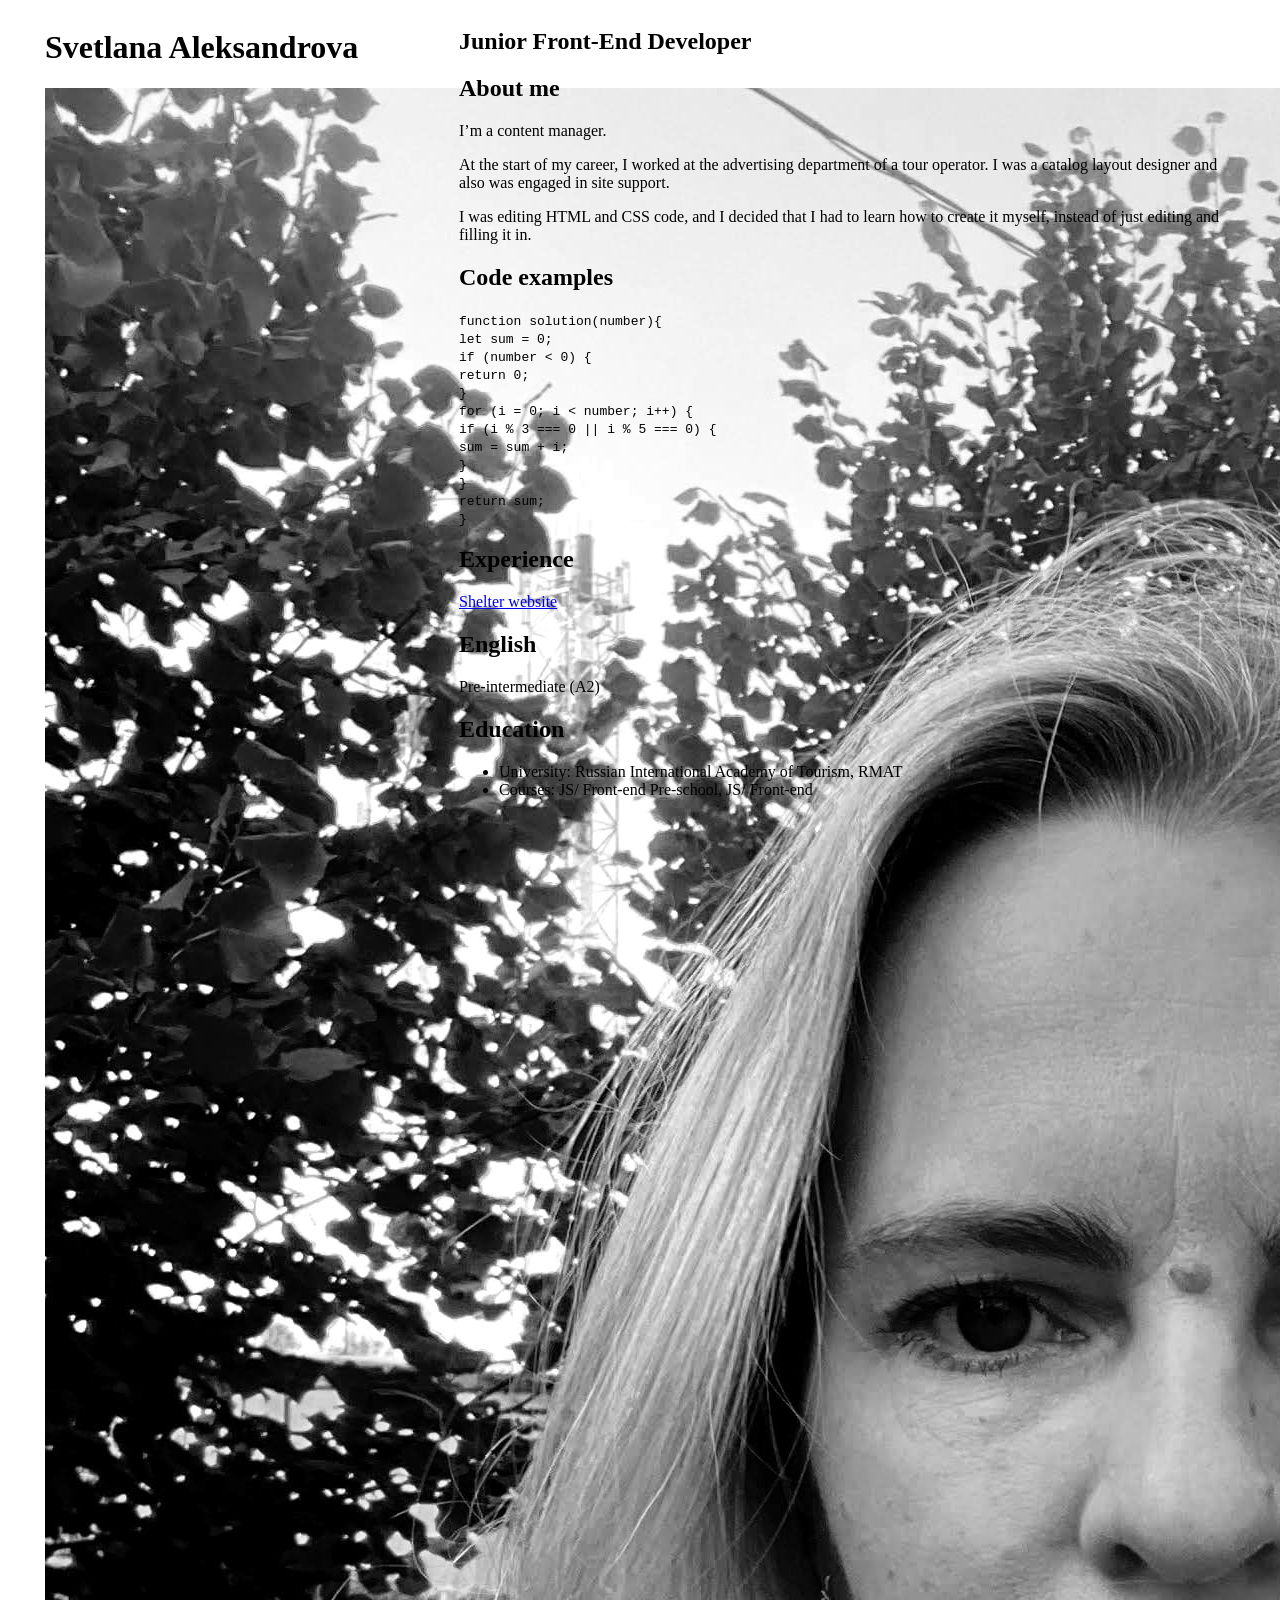
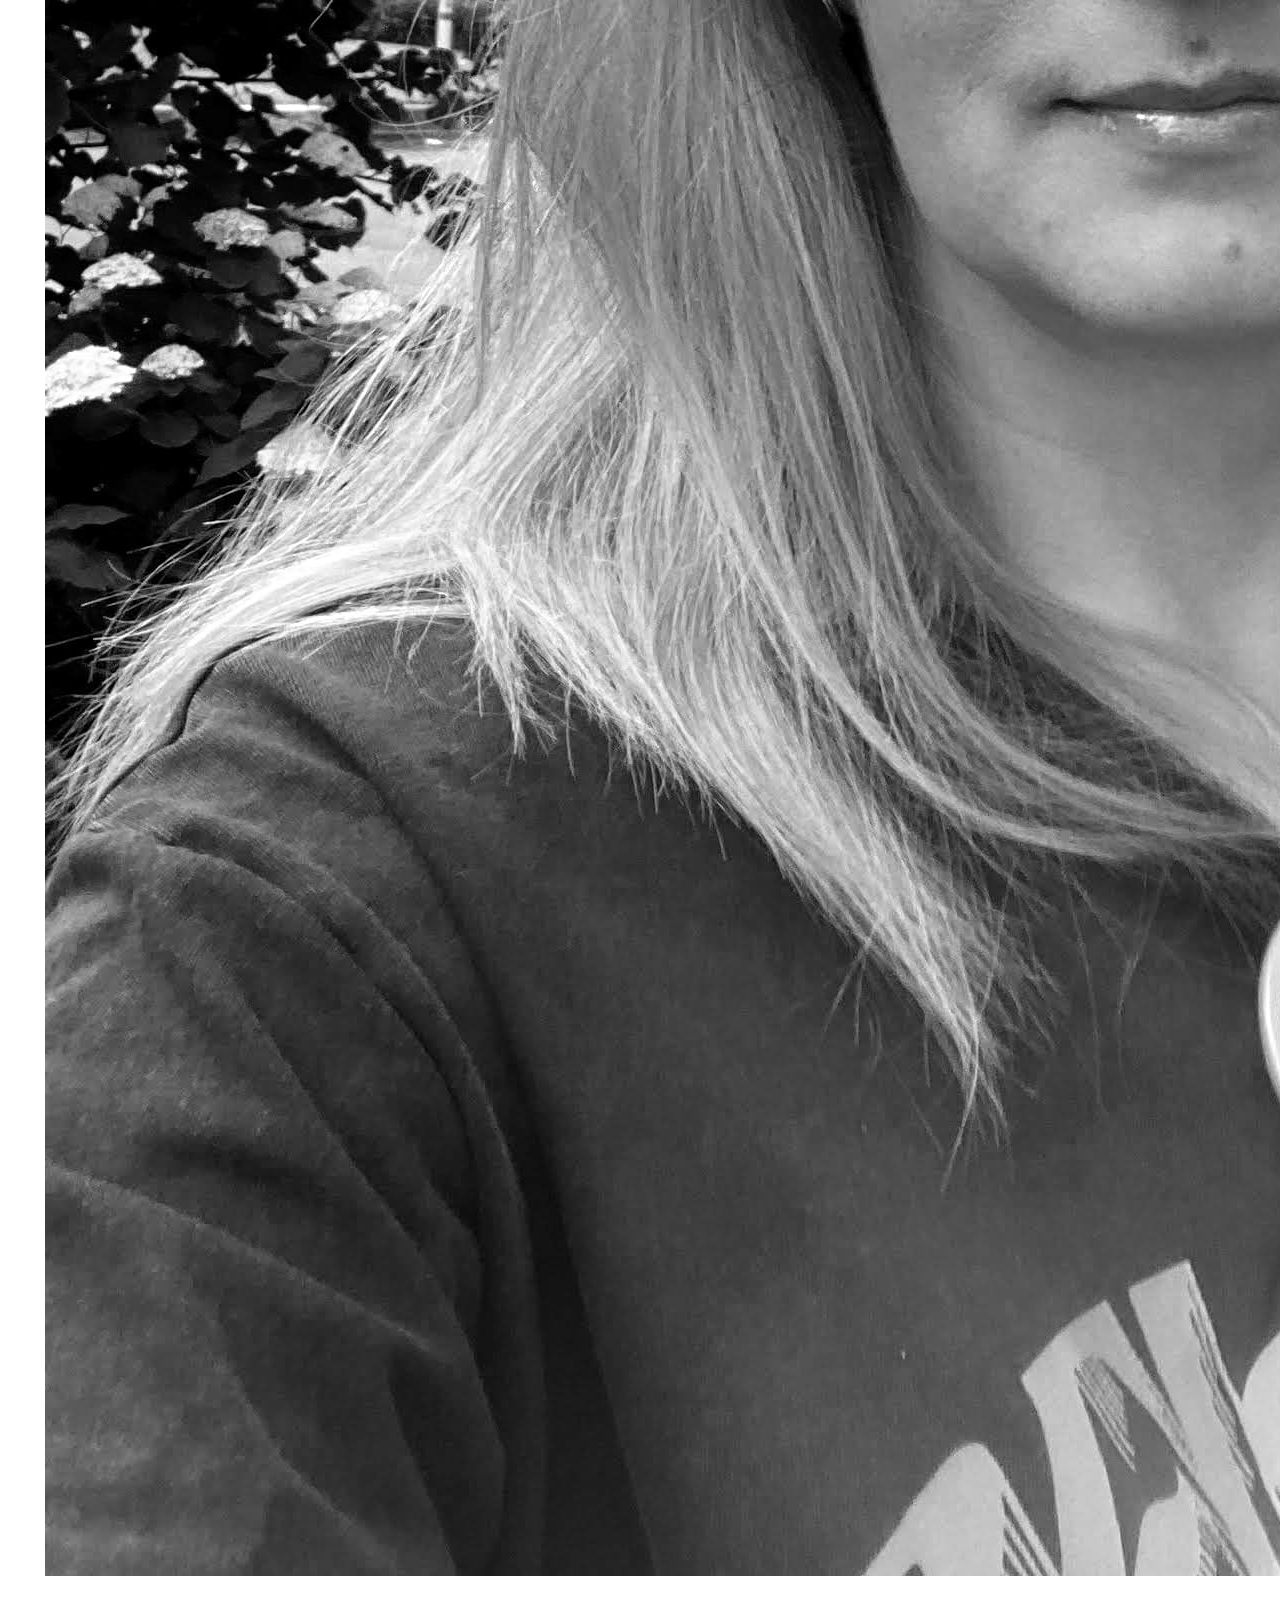
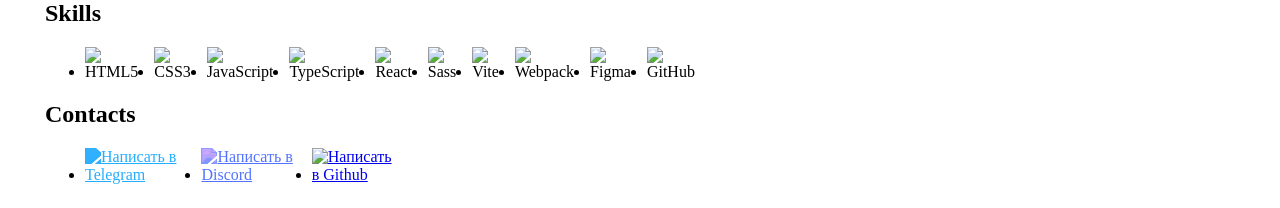
==== 2026/index.html @ f256dff1 "feat: add right column" ====
<!DOCTYPE html>
<html lang="en">

<head>
  <meta charset="UTF-8">
  <meta name="viewport" content="width=device-width, initial-scale=1.0">
  <link rel="stylesheet" href="./style.css">
  <link rel="preconnect" href="https://fonts.googleapis.com">
  <link rel="preconnect" href="https://fonts.gstatic.com" crossorigin>
  <link
    href="https://fonts.googleapis.com/css2?family=Carme&family=Mohave:ital,wght@0,300..700;1,300..700&family=Raleway:ital,wght@0,100..900;1,100..900&display=swap"
    rel="stylesheet">
  <title>CV Svetlana Aleksandrova</title>
</head>

<body>
  <main>
    <div class="cv-container">
      <div class="left-column">
        <h1><span class="title-name">Svetlana</span> <span class="title-lastname">Aleksandrova</span></h1>
        <img class="main-img" src="./assets/photo_svetlana-aleksandrova.jpg" alt="Svetlana Aleksandrova">
        <div class="skills">
          <h2>Skills</h2>
          <ul class="skills-icons">
            <li><img
                src="https://camo.githubusercontent.com/a0e6f1acd92594e8996fce3ce0b5b583e5a836feeca564a66a42f888837d3d8c/68747470733a2f2f696d672e736869656c64732e696f2f62616467652f48544d4c352d4533344632363f6c6f676f3d68746d6c35266c6f676f436f6c6f723d7768697465"
                alt="HTML5"
                data-canonical-src="https://img.shields.io/badge/HTML5-E34F26?logo=html5&amp;logoColor=white"></li>
            <li><img
                src="https://camo.githubusercontent.com/2db98a73d71c937410177d6eec77ce6a3a251e82a40c92d9c100427a8e7f7167/68747470733a2f2f696d672e736869656c64732e696f2f62616467652f435353332d3135373242363f6c6f676f3d63737333266c6f676f436f6c6f723d7768697465"
                alt="CSS3" data-canonical-src="https://img.shields.io/badge/CSS3-1572B6?logo=css3&amp;logoColor=white">
            </li>
            <li><img
                src="https://camo.githubusercontent.com/ca688c6572c8847fa631bf9d3b947d11e6099599ccdbd07359aeaf076f6afd40/68747470733a2f2f696d672e736869656c64732e696f2f62616467652f4a6176615363726970742d4637444631453f6c6f676f3d6a617661736372697074266c6f676f436f6c6f723d626c61636b"
                alt="JavaScript"
                data-canonical-src="https://img.shields.io/badge/JavaScript-F7DF1E?logo=javascript&amp;logoColor=black">
            </li>
            <li><img
                src="https://camo.githubusercontent.com/d2b19c56bf530067483d8d2756fac7800e0aef54ef4360460d778c23ccc3db2b/68747470733a2f2f696d672e736869656c64732e696f2f62616467652f547970655363726970742d3331373843363f6c6f676f3d74797065736372697074266c6f676f436f6c6f723d7768697465"
                alt="TypeScript"
                data-canonical-src="https://img.shields.io/badge/TypeScript-3178C6?logo=typescript&amp;logoColor=white">
            </li>
            <li><img
                src="https://camo.githubusercontent.com/821cd0779a3a6a2bc06648f3aa0e86a0abc72c98b7506dd120fa4b96f7d48f69/68747470733a2f2f696d672e736869656c64732e696f2f62616467652f52656163742d3631444146423f6c6f676f3d7265616374266c6f676f436f6c6f723d626c61636b"
                alt="React"
                data-canonical-src="https://img.shields.io/badge/React-61DAFB?logo=react&amp;logoColor=black"></li>
            <li><img
                src="https://camo.githubusercontent.com/0c576868cd595dc6d816066a0b13a22bec39e3d989cdd41b45bfa1b77cc73d7f/68747470733a2f2f696d672e736869656c64732e696f2f62616467652f536173732d4343363639393f6c6f676f3d73617373266c6f676f436f6c6f723d7768697465"
                alt="Sass" data-canonical-src="https://img.shields.io/badge/Sass-CC6699?logo=sass&amp;logoColor=white">
            </li>
            <li><img
                src="https://camo.githubusercontent.com/4202ce31af4a7c544d8fcf0c320e4f20d7fab5dbd6c456ed869b305b2f25939f/68747470733a2f2f696d672e736869656c64732e696f2f62616467652f566974652d3634364346463f6c6f676f3d76697465266c6f676f436f6c6f723d7768697465"
                alt="Vite" data-canonical-src="https://img.shields.io/badge/Vite-646CFF?logo=vite&amp;logoColor=white">
            </li>
            <li><img
                src="https://camo.githubusercontent.com/4464b213a8abb7ba19e188072616d86692a4cce36092ef3a940ff56640874587/68747470733a2f2f696d672e736869656c64732e696f2f62616467652f5765627061636b2d3844443646393f6c6f676f3d7765627061636b266c6f676f436f6c6f723d626c61636b"
                alt="Webpack"
                data-canonical-src="https://img.shields.io/badge/Webpack-8DD6F9?logo=webpack&amp;logoColor=black"></li>
            <li><img
                src="https://camo.githubusercontent.com/65121326b068994a9f1d3bf211277e51e36e1c5edd7fa346e4295b236c5ec920/68747470733a2f2f696d672e736869656c64732e696f2f62616467652f4669676d612d4632344531453f6c6f676f3d6669676d61266c6f676f436f6c6f723d7768697465"
                alt="Figma"
                data-canonical-src="https://img.shields.io/badge/Figma-F24E1E?logo=figma&amp;logoColor=white"></li>
            <li><img
                src="https://camo.githubusercontent.com/cee0d43a17af97546c96092b67aab45e92c11a3f36c9ad3c5486280d2fffb9d5/68747470733a2f2f696d672e736869656c64732e696f2f62616467652f4769744875622d3138313731373f6c6f676f3d676974687562266c6f676f436f6c6f723d7768697465"
                alt="GitHub"
                data-canonical-src="https://img.shields.io/badge/GitHub-181717?logo=github&amp;logoColor=white"></li>
          </ul>
        </div>
        <div class="contacts">
          <h2>Contacts</h2>
          <ul class="skills-icons">
            <li><a href="https://t.me/SerpentSecret" target="_blank">
                <img class="icon-telegram" src="https://cdn.jsdelivr.net/npm/simple-icons@v9/icons/telegram.svg"
                  width="32" alt="Написать в Telegram">
              </a></li>
            <li><a href="https://discord.com/users/1187796616372027422" target="_blank">
                <img class="icon-discord" src="https://cdn.jsdelivr.net/npm/simple-icons@v9/icons/discord.svg"
                  width="32" alt="Написать в Discord">
              </a></li>
            <li><a href="https://github.com/serpentsveta" target="_blank">
                <img src="https://cdn.jsdelivr.net/npm/simple-icons@v9/icons/github.svg" width="32"
                  alt="Написать в Github">
              </a></li>
          </ul>
        </div>
      </div>
      <div class="right-column">
        <h2>Junior Front-End Developer</h2>
        <div class="about">
          <h2>About me</h2>
          <p>I’m a content manager.</p>
          <p>At the start of my career, I worked at the advertising department of a tour operator. I was a catalog
            layout designer
            and also was engaged in site support.</p>
          <p>I was editing HTML and CSS code, and I decided that I had to learn how to create it myself, instead of just
            editing and
            filling it in.</p>
        </div>
        <div class="code">
          <h2>Code examples</h2>
          <code>
          function solution(number){ <br>
            let sum = 0; <br>
            if (number &lt; 0) {<br>
              return 0;<br>
            }<br>
            for (i = 0; i &lt; number; i++) {<br>
              if (i % 3 === 0 || i % 5 === 0) {<br>
                sum = sum + i;<br>
              }<br>
            }<br>
            return sum;<br>
          }
                                  </code>
        </div>
                <div class="experience">
                  <h2>Experience</h2>
                  <a href="https://rolling-scopes-school.github.io/serpentsveta-JSFEPRESCHOOL2024Q2/shelter/" target="_blank">Shelter website</a>
                </div>
                <div class="english">
                  <h2>English</h2>
                  <p>Pre-intermediate (А2)</p>
                </div>
                <div class="education">
                  <h2>Education</h2>
                  <ul>
                    <li>University: Russian International Academy of Tourism, RMAT</li>
                    <li>Courses: JS/ Front-end Pre-school, JS/ Front-end</li>
                  </ul>
                </div>
      </div>
    </div>
  </main>
</body>

</html>
---- 2026/style.css ----
.cv-container {
  max-width: 1190px;
  margin: 0 auto;
  display: flex;
  gap: 57px;
}

.left-column {
  width: 30%;
}

.right-column {
  width: 70%;
}

.skills-icons {
  display: flex;
  gap: 16px;
  align-items: center;
}

.icon-telegram {
  filter: invert(48%) sepia(93%) saturate(747%) hue-rotate(175deg);
}

.icon-discord {
  filter: invert(32%) sepia(98%) saturate(747%) hue-rotate(202deg);
}
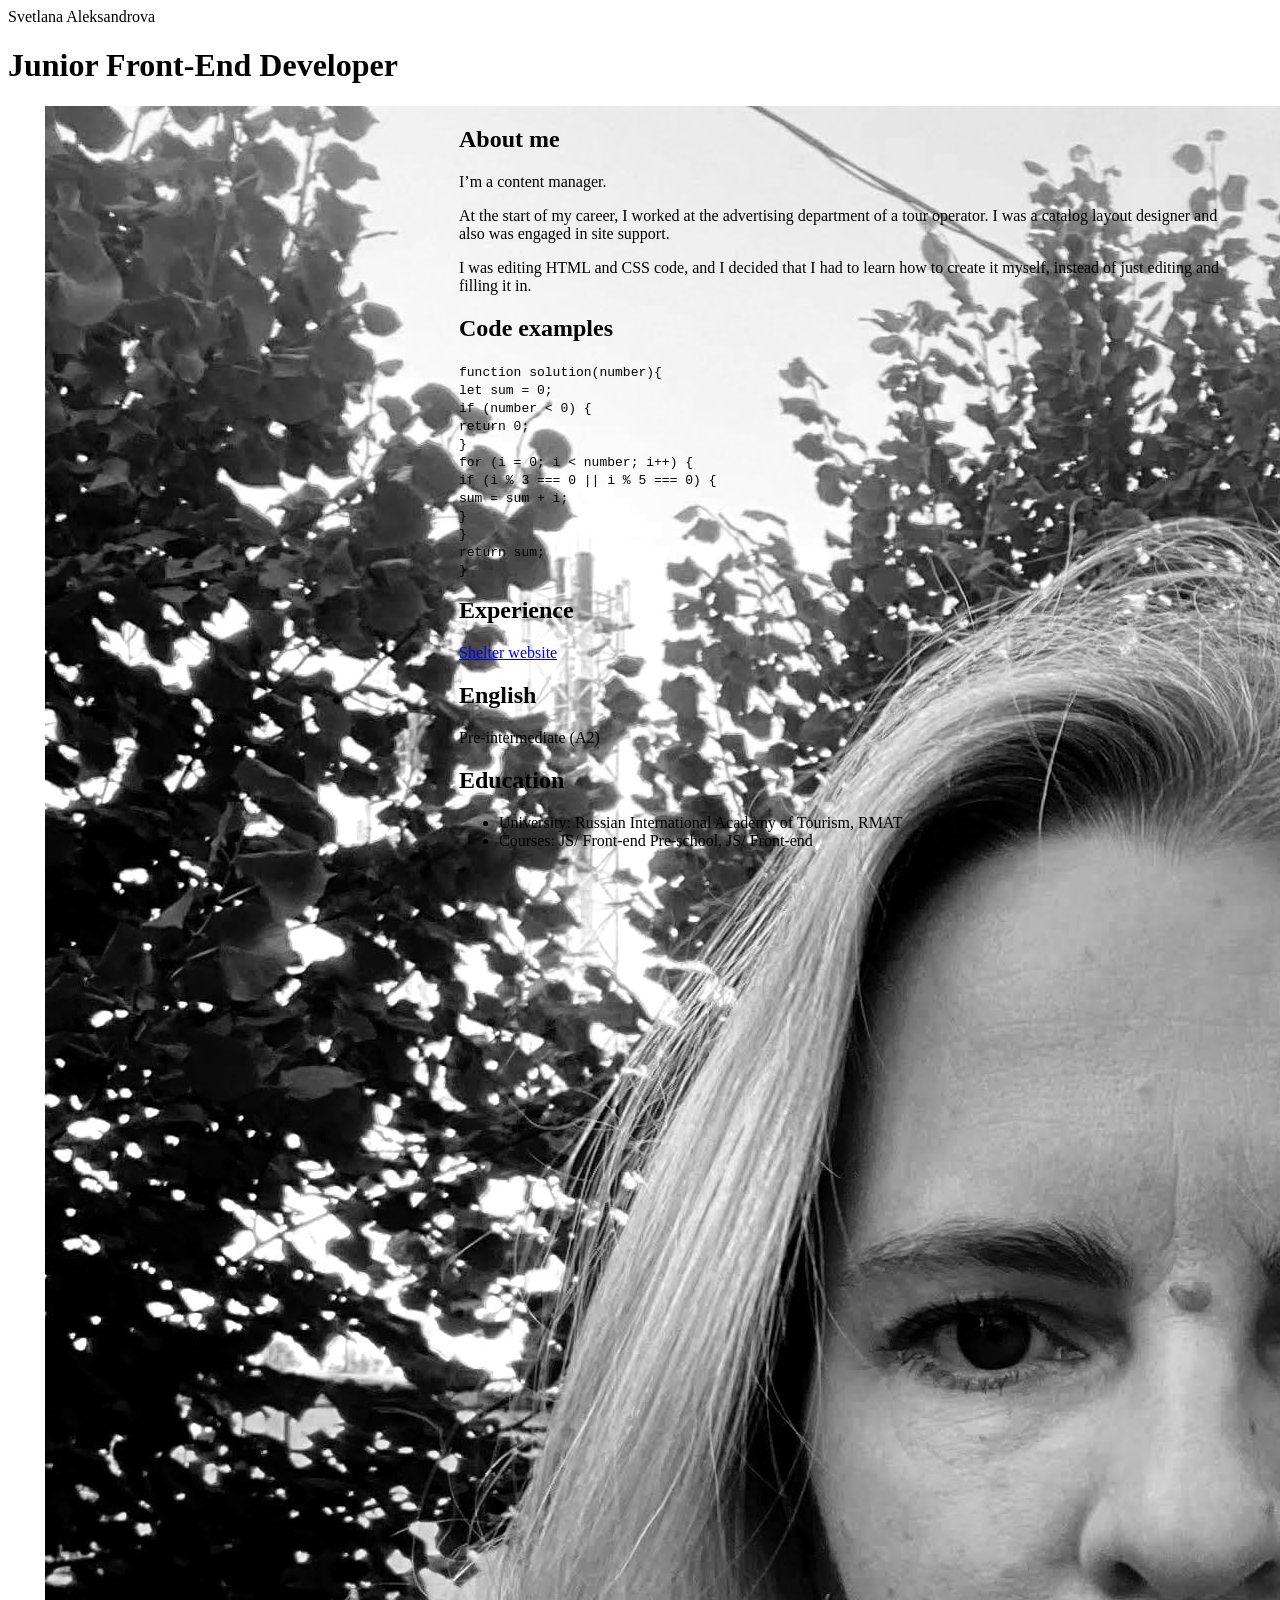
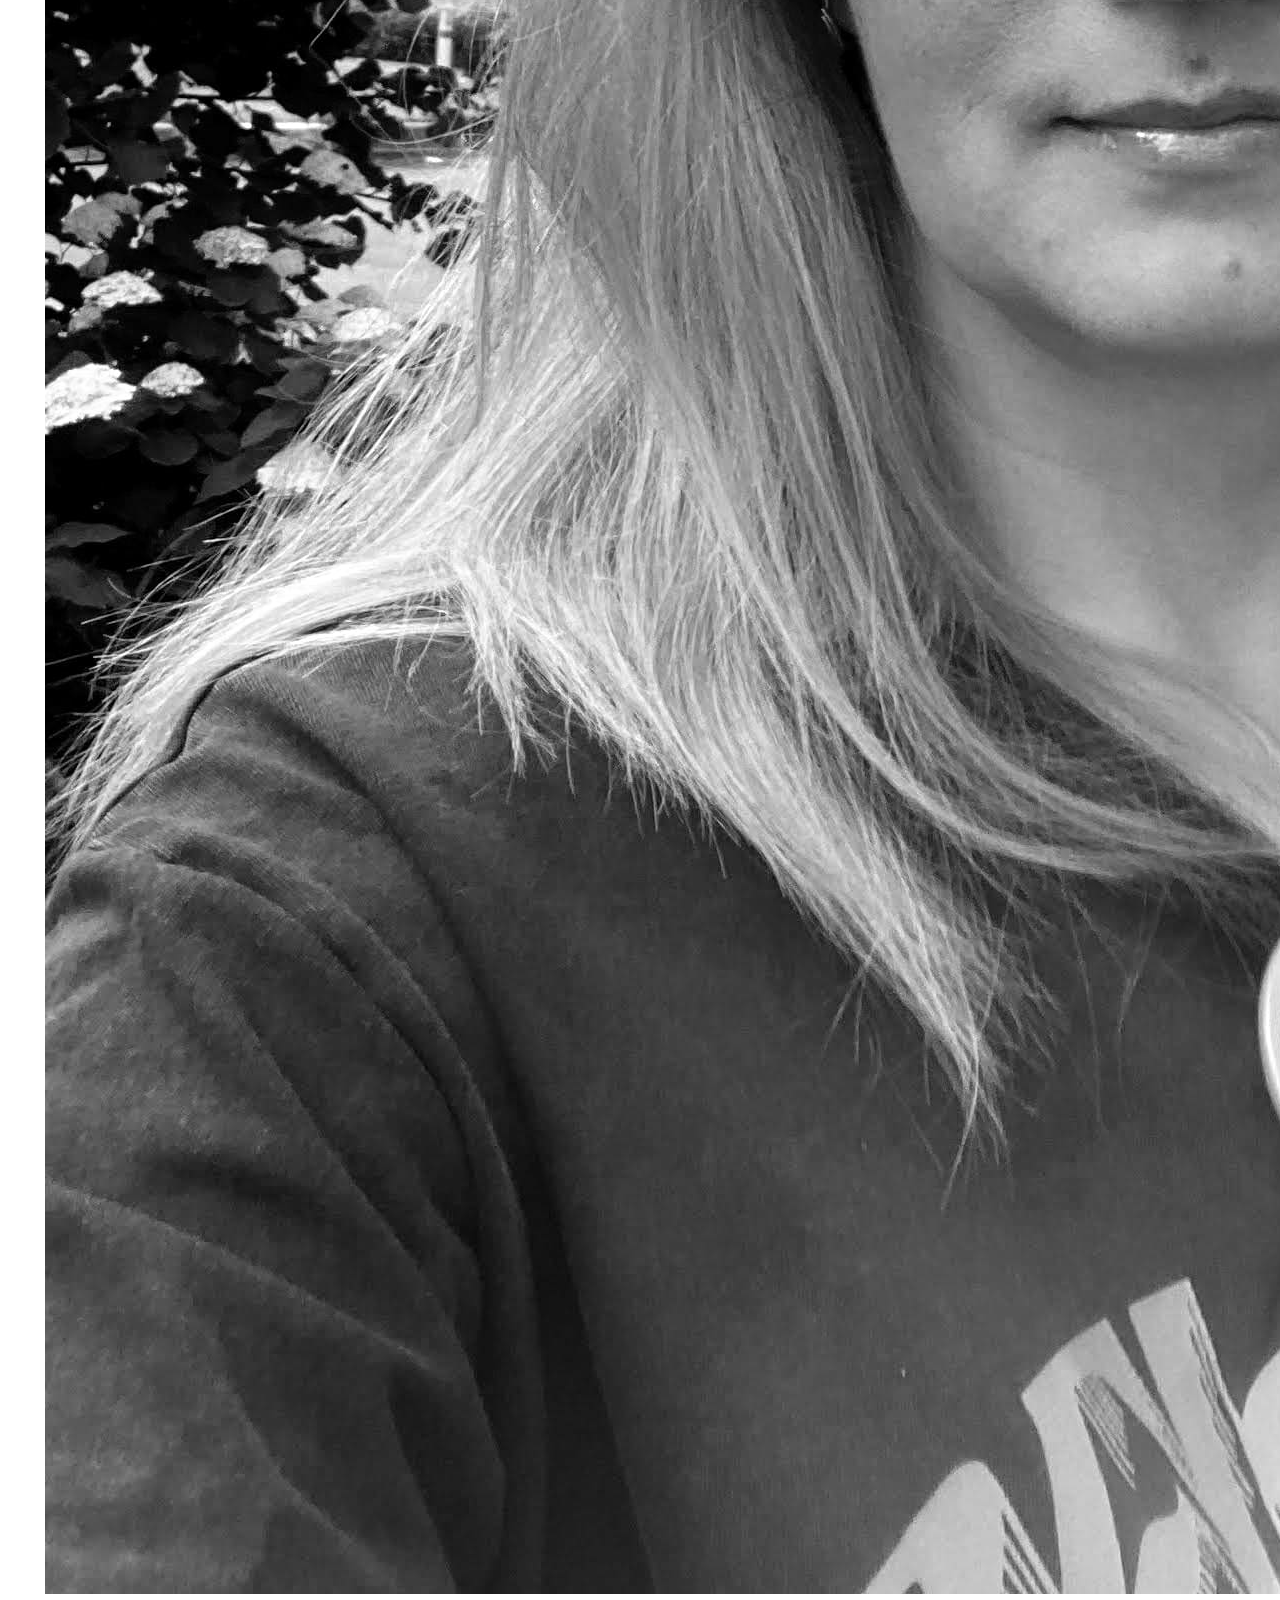
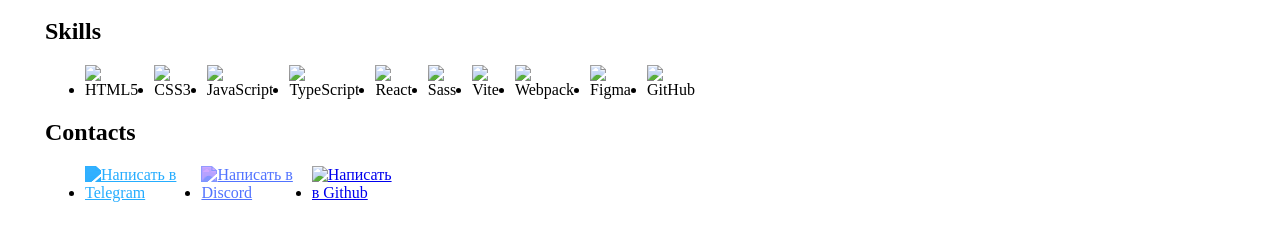
==== commit 3d57a2a1: "feat: add header" ====
--- a/2026/index.html
+++ b/2026/index.html
@@ -14,10 +14,13 @@
 </head>
 
 <body>
+  <header>
+    <div class="left-column"><span class="title-name">Svetlana</span> <span class="title-lastname">Aleksandrova</span></div>
+    <div class="right-column"><h1>Junior Front-End Developer</h1></div>
+  </header>
   <main>
     <div class="cv-container">
       <div class="left-column">
-        <h1><span class="title-name">Svetlana</span> <span class="title-lastname">Aleksandrova</span></h1>
         <img class="main-img" src="./assets/photo_svetlana-aleksandrova.jpg" alt="Svetlana Aleksandrova">
         <div class="skills">
           <h2>Skills</h2>
@@ -85,7 +88,6 @@
         </div>
       </div>
       <div class="right-column">
-        <h2>Junior Front-End Developer</h2>
         <div class="about">
           <h2>About me</h2>
           <p>I’m a content manager.</p>
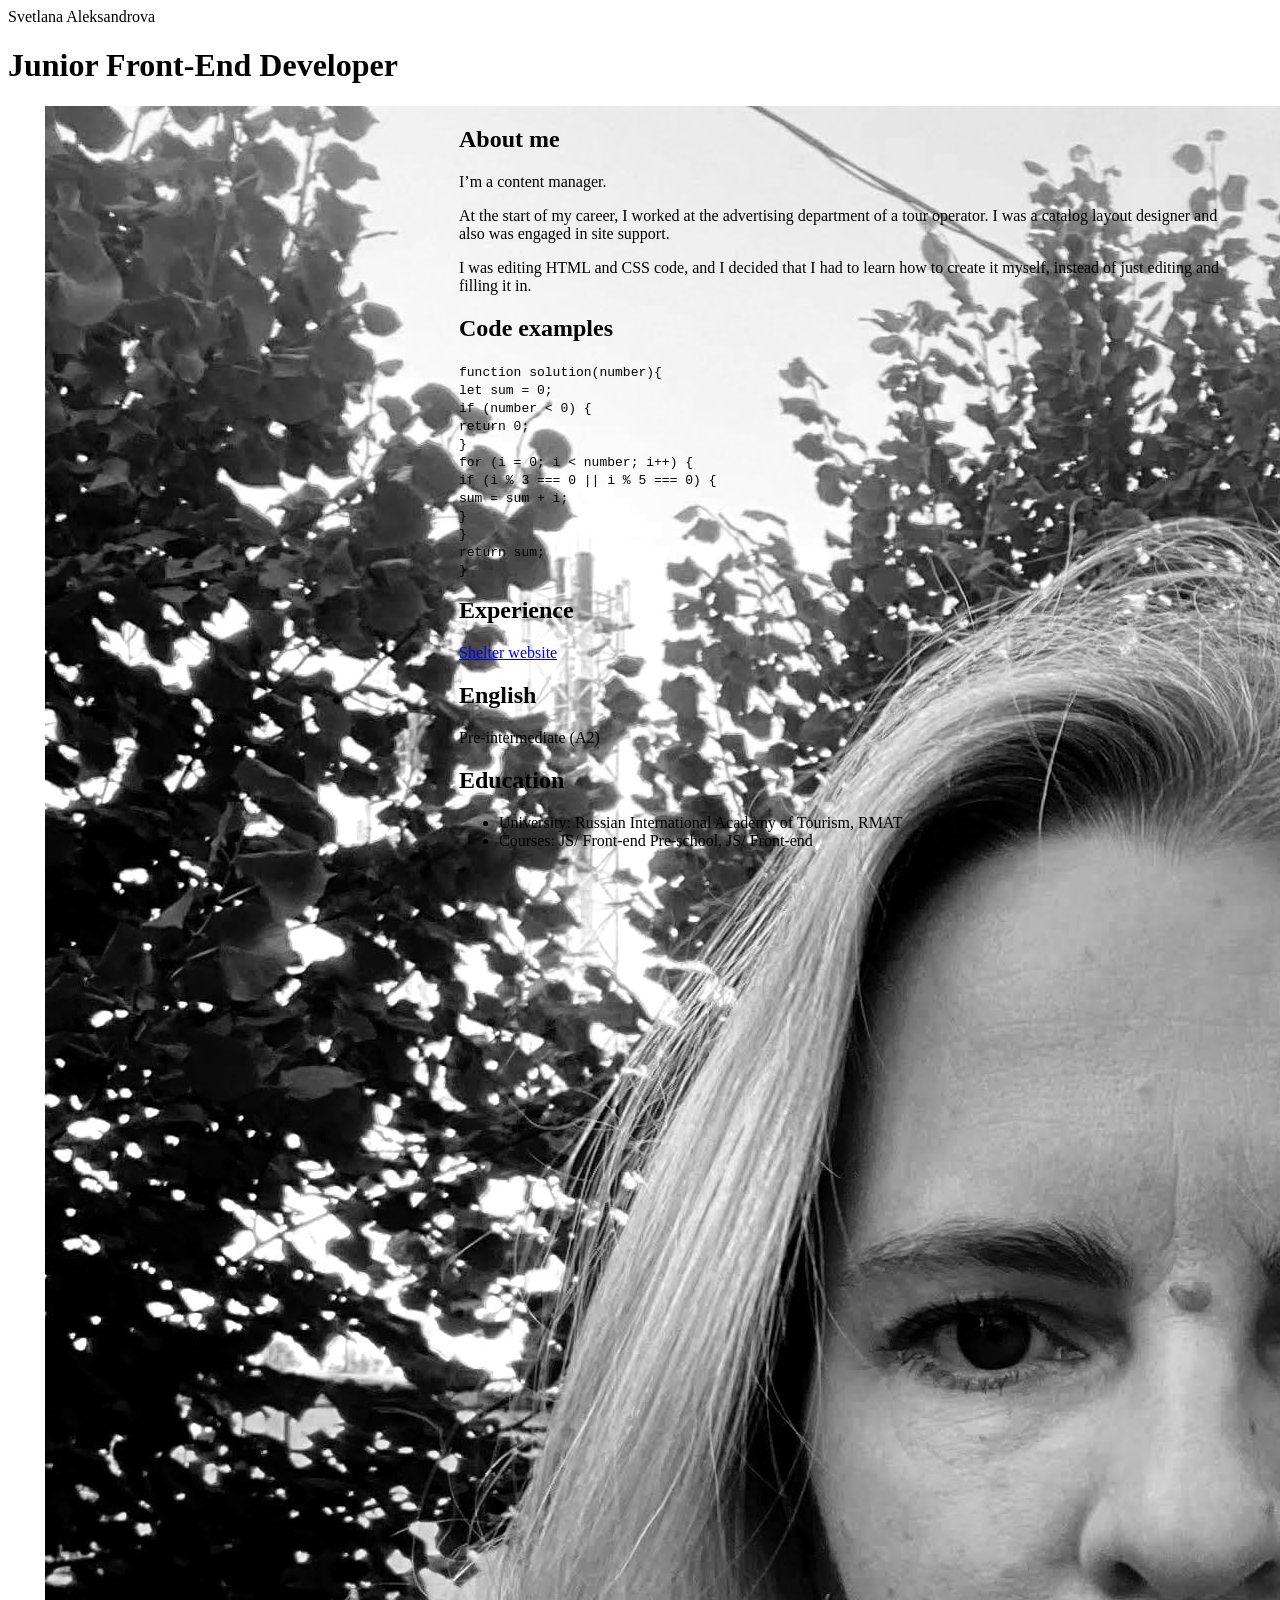
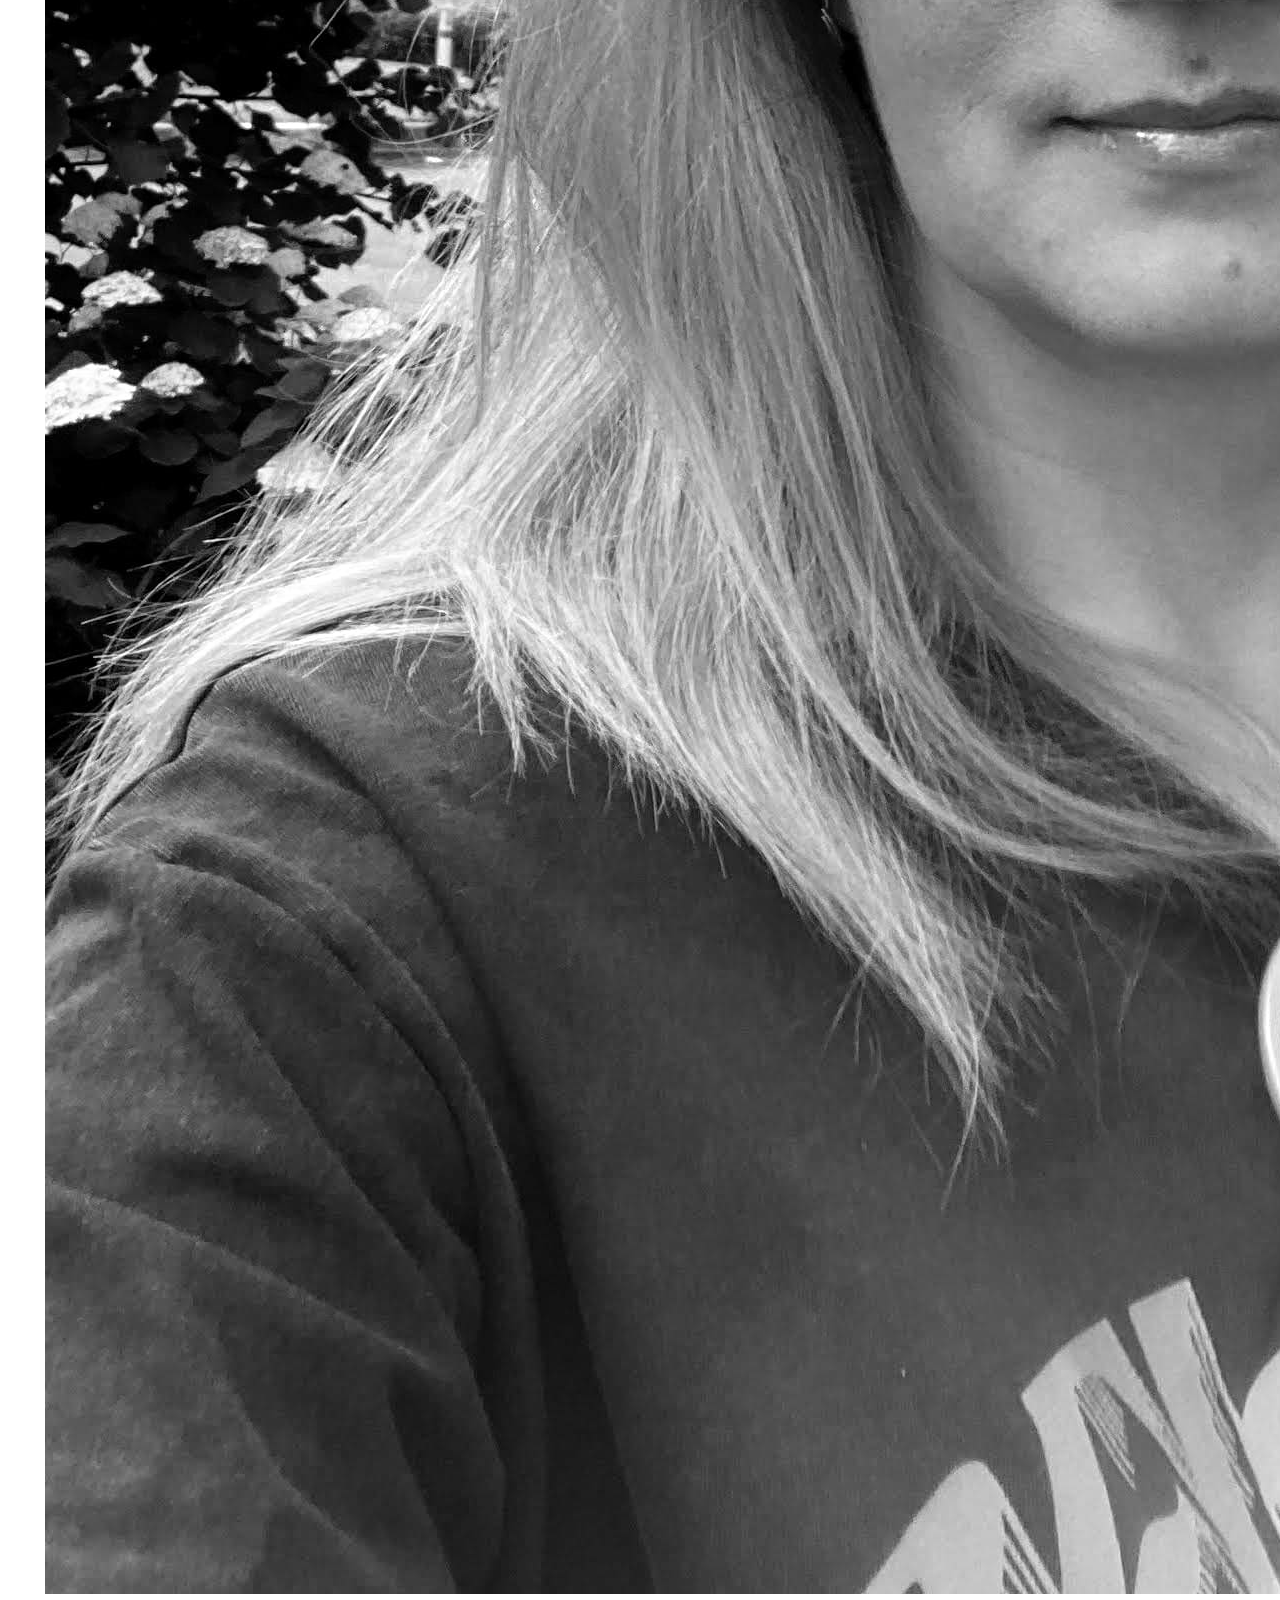
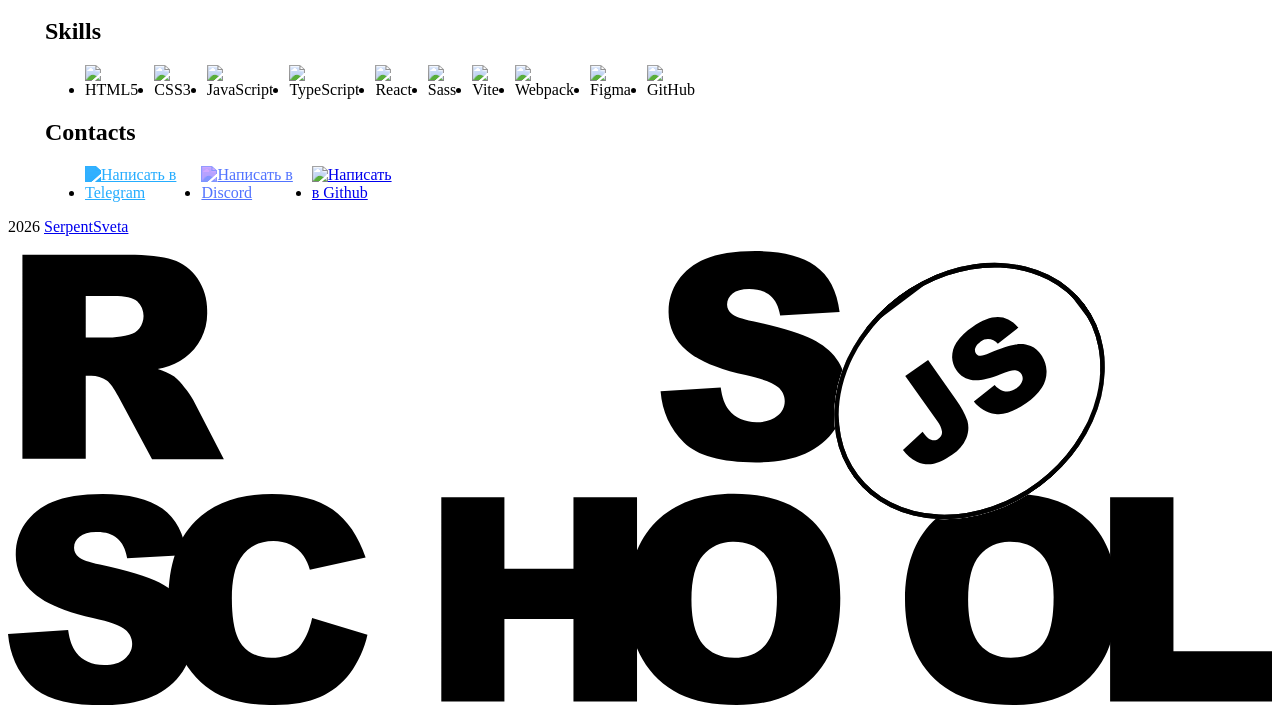
==== commit 61924bd2: "feat: add footer" ====
--- a/2026/index.html
+++ b/2026/index.html
@@ -15,8 +15,11 @@
 
 <body>
   <header>
-    <div class="left-column"><span class="title-name">Svetlana</span> <span class="title-lastname">Aleksandrova</span></div>
-    <div class="right-column"><h1>Junior Front-End Developer</h1></div>
+    <div class="left-column"><span class="title-name">Svetlana</span> <span class="title-lastname">Aleksandrova</span>
+    </div>
+    <div class="right-column">
+      <h1>Junior Front-End Developer</h1>
+    </div>
   </header>
   <main>
     <div class="cv-container">
@@ -115,24 +118,30 @@
           }
                                   </code>
         </div>
-                <div class="experience">
-                  <h2>Experience</h2>
-                  <a href="https://rolling-scopes-school.github.io/serpentsveta-JSFEPRESCHOOL2024Q2/shelter/" target="_blank">Shelter website</a>
-                </div>
-                <div class="english">
-                  <h2>English</h2>
-                  <p>Pre-intermediate (А2)</p>
-                </div>
-                <div class="education">
-                  <h2>Education</h2>
-                  <ul>
-                    <li>University: Russian International Academy of Tourism, RMAT</li>
-                    <li>Courses: JS/ Front-end Pre-school, JS/ Front-end</li>
-                  </ul>
-                </div>
+        <div class="experience">
+          <h2>Experience</h2>
+          <a href="https://rolling-scopes-school.github.io/serpentsveta-JSFEPRESCHOOL2024Q2/shelter/"
+            target="_blank">Shelter website</a>
+        </div>
+        <div class="english">
+          <h2>English</h2>
+          <p>Pre-intermediate (А2)</p>
+        </div>
+        <div class="education">
+          <h2>Education</h2>
+          <ul>
+            <li>University: Russian International Academy of Tourism, RMAT</li>
+            <li>Courses: JS/ Front-end Pre-school, JS/ Front-end</li>
+          </ul>
+        </div>
       </div>
     </div>
   </main>
+  <footer>
+    <div class="footer-info">2026 <a href="https://github.com/serpentsveta" target="_blank">SerpentSveta</a></div>
+    <a href="https://rs.school/ru/courses/javascript" target="_blank"><img class="footer__logo" src="./assets/rs-school-logo.svg"
+        alt="Логотип RS School"></a>
+  </footer>
 </body>
 
 </html>
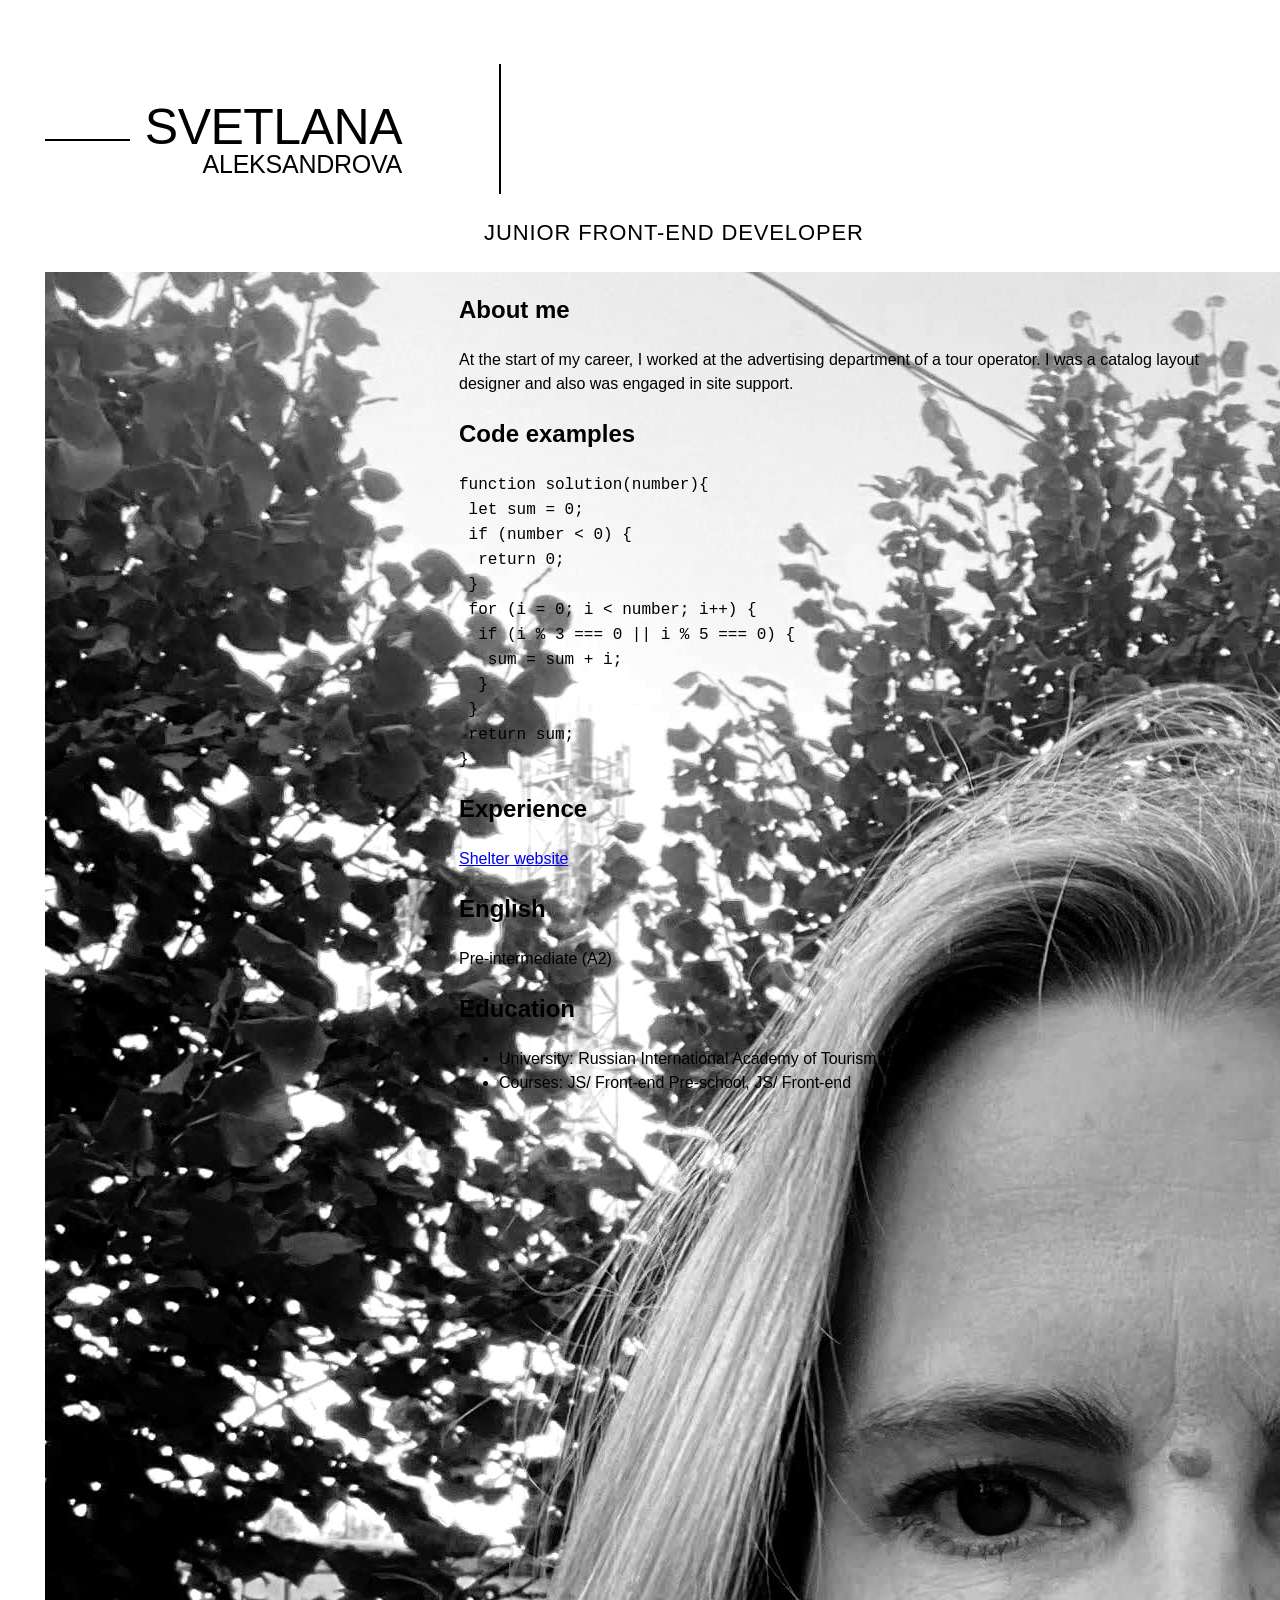
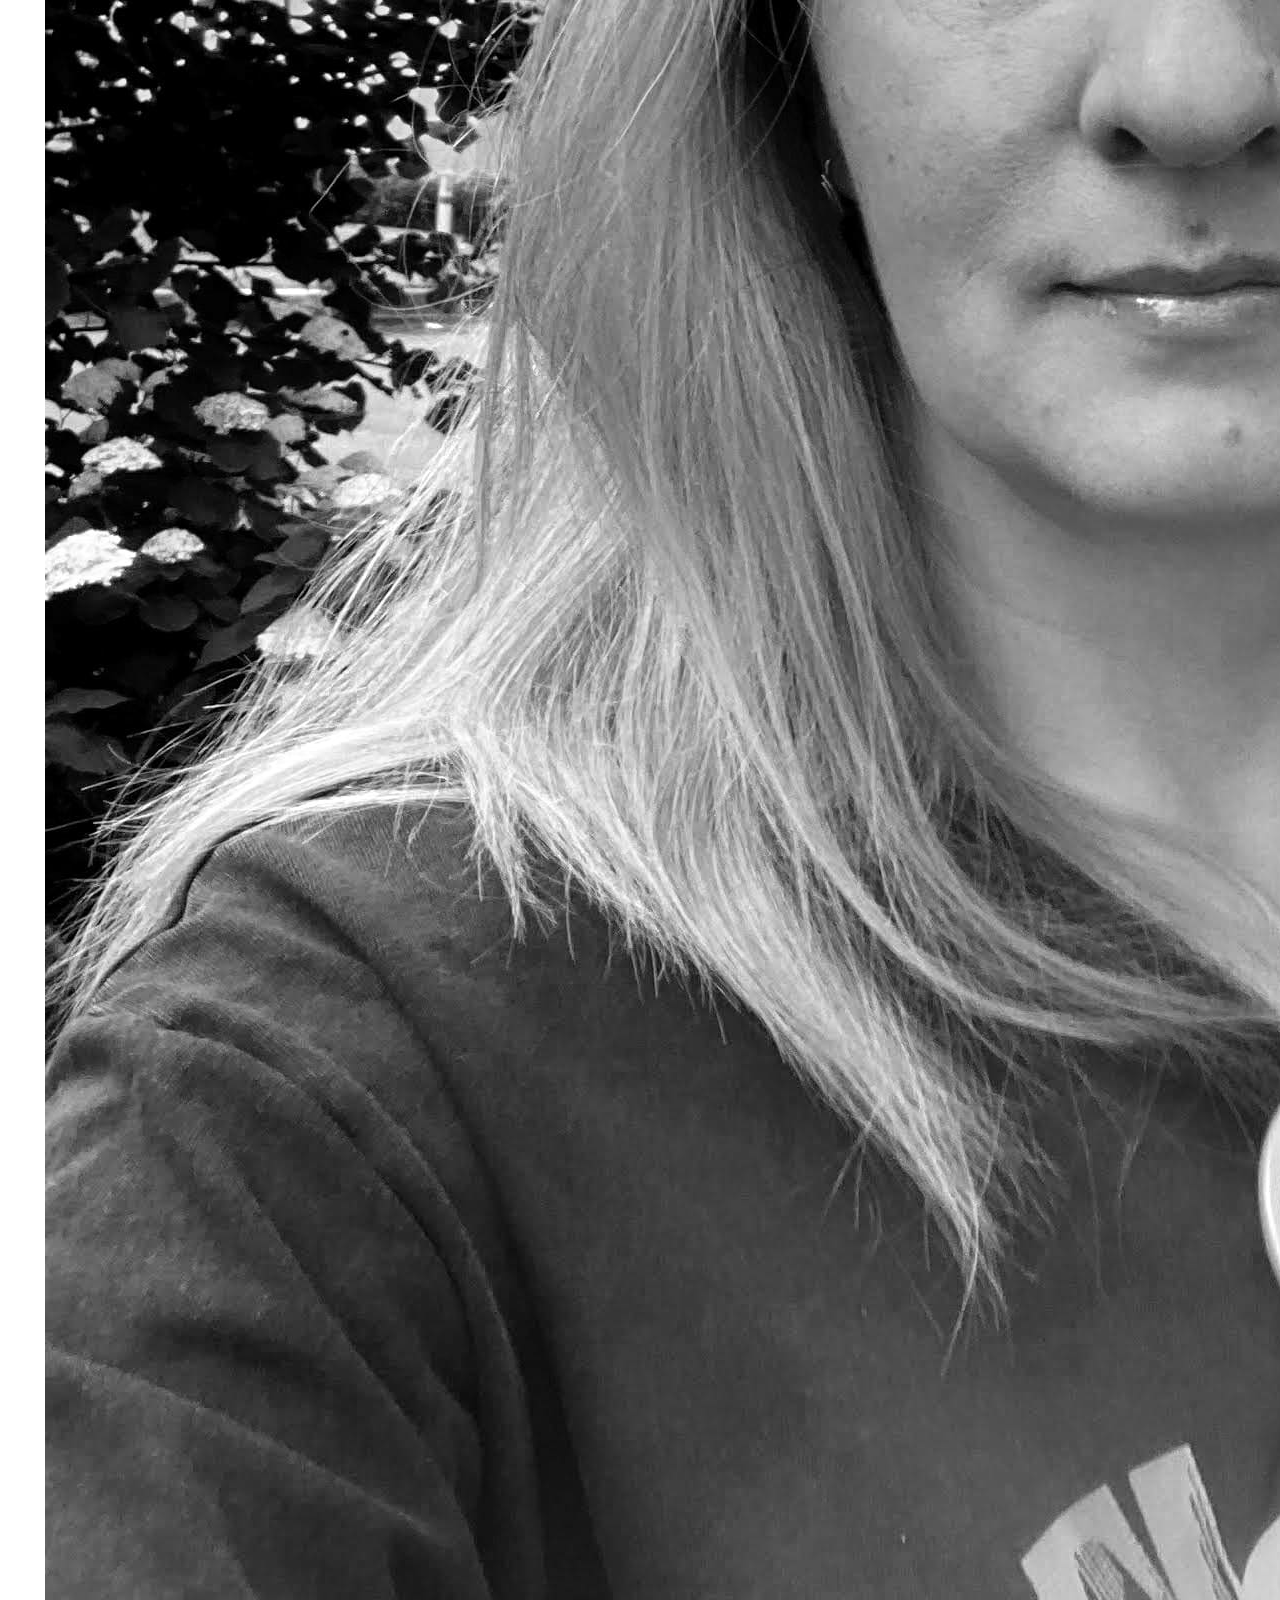
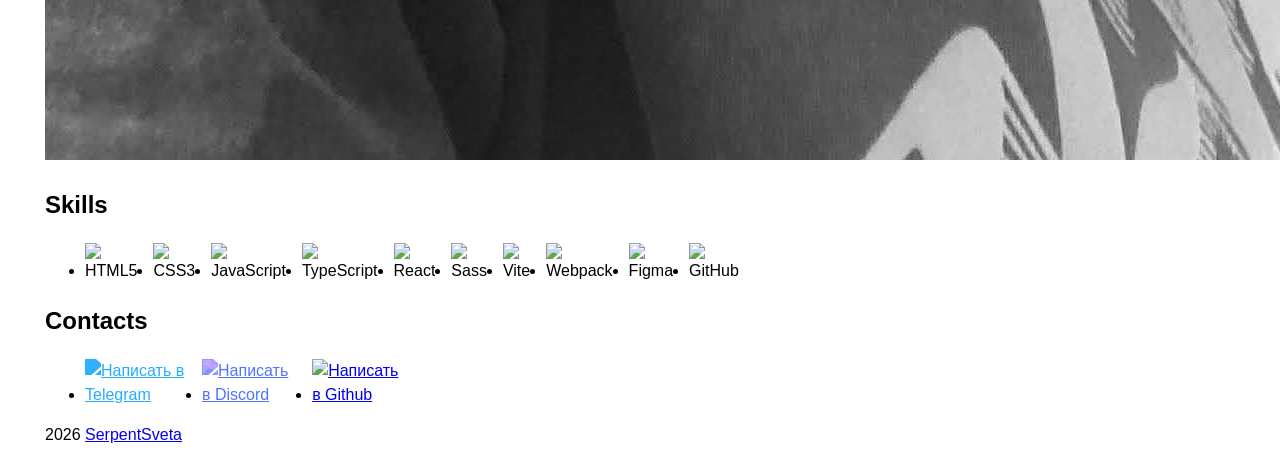
==== commit f1e9e52b: "style: add header styles" ====
--- a/2026/index.html
+++ b/2026/index.html
@@ -15,10 +15,15 @@
 
 <body>
   <header>
-    <div class="left-column"><span class="title-name">Svetlana</span> <span class="title-lastname">Aleksandrova</span>
-    </div>
-    <div class="right-column">
-      <h1>Junior Front-End Developer</h1>
+    <div class="cv-container">
+      <div class="left-column left-column-header">
+        <div class="header-line"></div>
+        <div class="header-title-name"><span class="title-name">Svetlana</span><span class="title-lastname">Aleksandrova</span></div>
+      </div>
+      <div class="right-column">
+        <div class="header-verical-line"></div>
+        <h1>Junior Front-End Developer</h1>
+      </div>
     </div>
   </header>
   <main>
@@ -93,28 +98,23 @@
       <div class="right-column">
         <div class="about">
           <h2>About me</h2>
-          <p>I’m a content manager.</p>
-          <p>At the start of my career, I worked at the advertising department of a tour operator. I was a catalog
-            layout designer
-            and also was engaged in site support.</p>
-          <p>I was editing HTML and CSS code, and I decided that I had to learn how to create it myself, instead of just
-            editing and
-            filling it in.</p>
+          <p>At the start of my career, I worked at the advertising department of a tour operator. I was a catalog layout designer
+          and also was engaged in site support.</p>
         </div>
         <div class="code">
           <h2>Code examples</h2>
           <code>
           function solution(number){ <br>
-            let sum = 0; <br>
-            if (number &lt; 0) {<br>
-              return 0;<br>
-            }<br>
-            for (i = 0; i &lt; number; i++) {<br>
-              if (i % 3 === 0 || i % 5 === 0) {<br>
-                sum = sum + i;<br>
-              }<br>
-            }<br>
-            return sum;<br>
+          &nbsp;let sum = 0; <br>
+          &nbsp;if (number &lt; 0) {<br>
+          &nbsp;&nbsp;return 0;<br>
+          &nbsp;}<br>
+          &nbsp;for (i = 0; i &lt; number; i++) {<br>
+          &nbsp;&nbsp;if (i % 3 === 0 || i % 5 === 0) {<br>
+          &nbsp;&nbsp;&nbsp;sum = sum + i;<br>
+          &nbsp;&nbsp;}<br>
+          &nbsp;}<br>
+          &nbsp;return sum;<br>
           }
                                   </code>
         </div>
@@ -138,9 +138,11 @@
     </div>
   </main>
   <footer>
-    <div class="footer-info">2026 <a href="https://github.com/serpentsveta" target="_blank">SerpentSveta</a></div>
-    <a href="https://rs.school/ru/courses/javascript" target="_blank"><img class="footer__logo" src="./assets/rs-school-logo.svg"
-        alt="Логотип RS School"></a>
+    <div class="cv-container">
+      <div class="footer-info">2026 <a href="https://github.com/serpentsveta" target="_blank">SerpentSveta</a></div>
+      <a href="https://rs.school/ru/courses/javascript" target="_blank"><img class="footer__logo"
+          src="./assets/rs-school-logo.svg" alt="Логотип RS School"></a>
+    </div>
   </footer>
 </body>
 
--- a/2026/style.css
+++ b/2026/style.css
@@ -1,4 +1,24 @@
+body {
+  font-family: 'Raleway', sans-serif;
+  font-size: 16px;
+  font-weight: 400;
+  line-height: 1.5;
+  color: #000;
+}
+
+h1 {
+  margin: 0;
+  padding: 25px;
+  font-family: "Carme", sans-serif;
+  font-weight: 300;
+  font-size: 22px;
+  line-height: 1.27;
+  letter-spacing: 0.04em;
+  text-transform: uppercase;
+  }
+
 .cv-container {
+  width: 100%;
   max-width: 1190px;
   margin: 0 auto;
   display: flex;
@@ -13,6 +33,48 @@
   width: 70%;
 }
 
+.left-column-header {
+  display: flex;
+  align-items: center;
+  gap: 15px;
+}
+
+.header-line {
+  width: 130px;
+  height: 2px;
+  background-color: black;
+}
+
+.header-title-name span {
+  display: block;
+  text-align: right;
+}
+
+.title-name {
+  font-family: 'Mohave', sans-serif;
+  font-size: 50px;
+  line-height: 1;
+  letter-spacing: -0.01em;
+  text-transform: uppercase;
+}
+
+.title-lastname {
+  display: block;
+  font-family: 'Mohave', sans-serif;
+  font-size: 25px;
+  line-height: 1;
+  letter-spacing: -0.01em;
+  text-transform: uppercase;
+}
+
+.header-verical-line {
+  margin-top: 56px;
+  margin-left: 40px;
+  width: 2px;
+  height: 130px;
+  background-color: black;
+}
+
 .skills-icons {
   display: flex;
   gap: 16px;
@@ -25,4 +87,4 @@
 
 .icon-discord {
   filter: invert(32%) sepia(98%) saturate(747%) hue-rotate(202deg);
-}+}
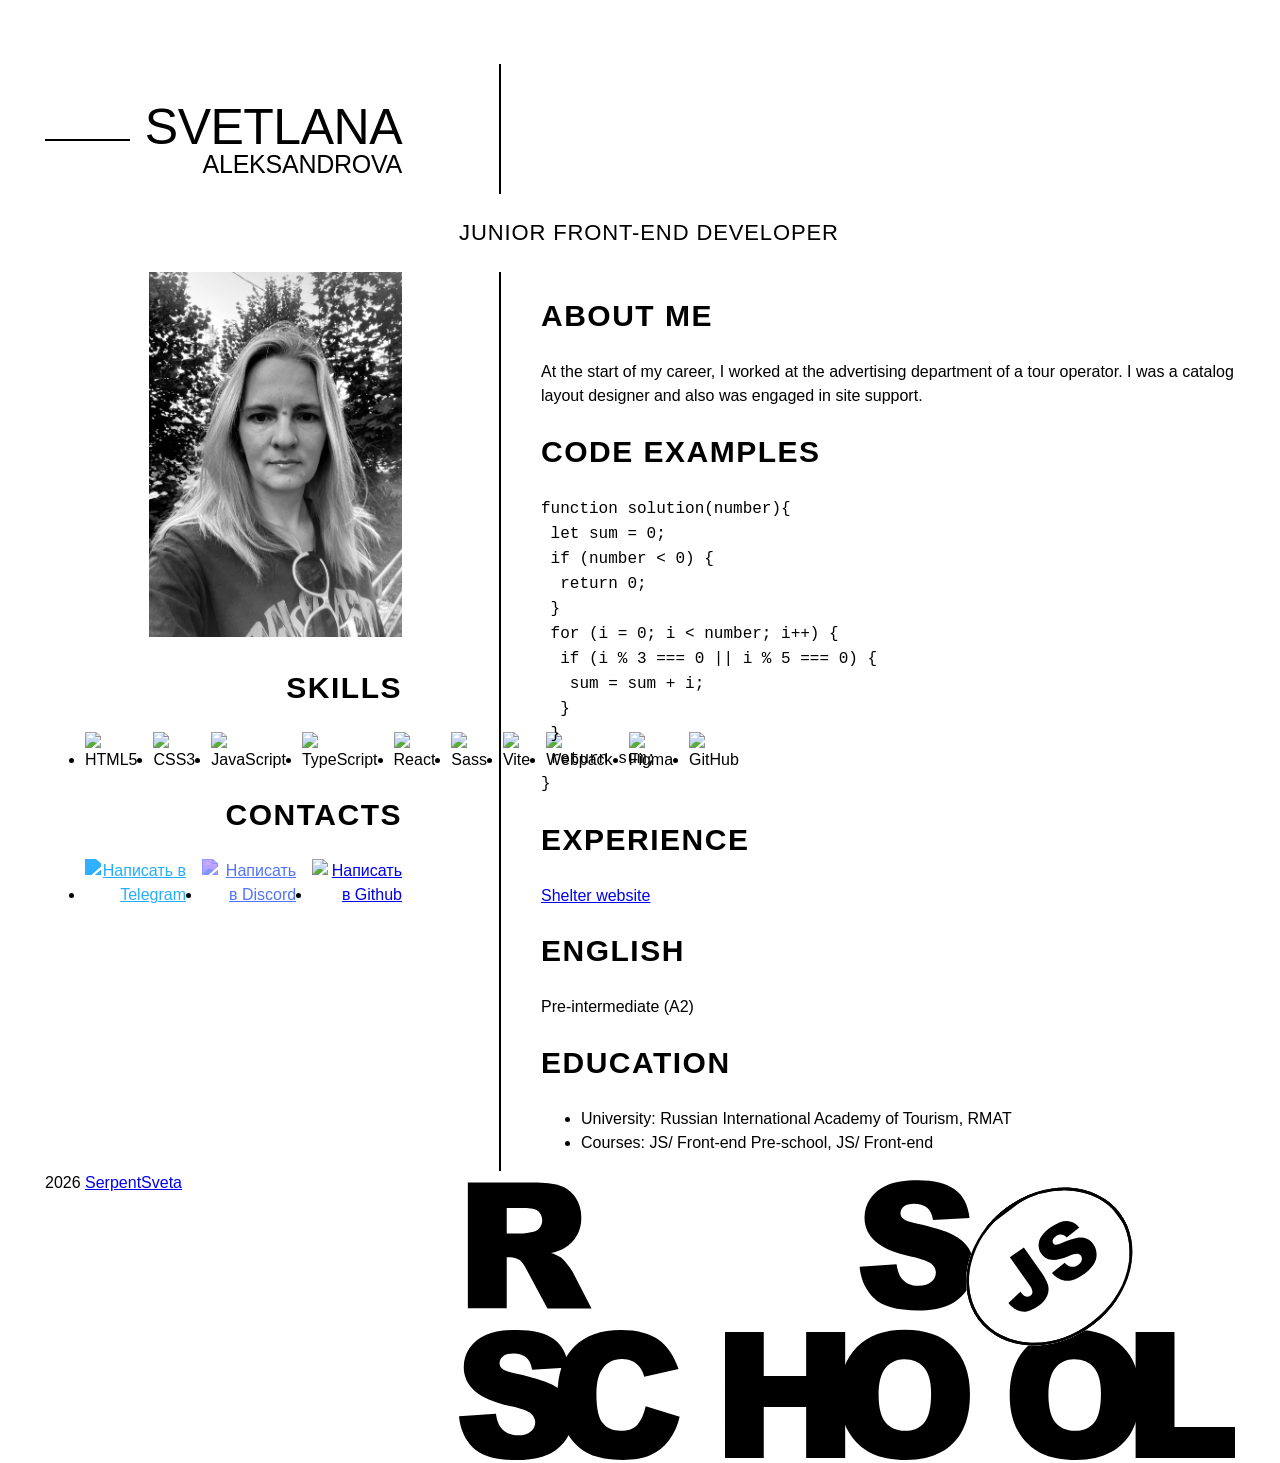
==== commit 936b8bd4: "fix: change styles header" ====
--- a/2026/index.html
+++ b/2026/index.html
@@ -16,11 +16,12 @@
 <body>
   <header>
     <div class="cv-container">
-      <div class="left-column left-column-header">
+      <div class="left-column-header">
         <div class="header-line"></div>
-        <div class="header-title-name"><span class="title-name">Svetlana</span><span class="title-lastname">Aleksandrova</span></div>
+        <div class="header-title-name"><span class="title-name">Svetlana</span><span
+            class="title-lastname">Aleksandrova</span></div>
       </div>
-      <div class="right-column">
+      <div class="right-column-header">
         <div class="header-verical-line"></div>
         <h1>Junior Front-End Developer</h1>
       </div>
@@ -96,14 +97,17 @@
         </div>
       </div>
       <div class="right-column">
-        <div class="about">
-          <h2>About me</h2>
-          <p>At the start of my career, I worked at the advertising department of a tour operator. I was a catalog layout designer
-          and also was engaged in site support.</p>
-        </div>
-        <div class="code">
-          <h2>Code examples</h2>
-          <code>
+        <div class="verical-line"></div>
+        <div class="left-column-info">
+          <div class="about">
+            <h2>About me</h2>
+            <p>At the start of my career, I worked at the advertising department of a tour operator. I was a catalog
+              layout designer
+              and also was engaged in site support.</p>
+          </div>
+          <div class="code">
+            <h2>Code examples</h2>
+            <code>
           function solution(number){ <br>
           &nbsp;let sum = 0; <br>
           &nbsp;if (number &lt; 0) {<br>
@@ -117,22 +121,23 @@
           &nbsp;return sum;<br>
           }
                                   </code>
-        </div>
-        <div class="experience">
-          <h2>Experience</h2>
-          <a href="https://rolling-scopes-school.github.io/serpentsveta-JSFEPRESCHOOL2024Q2/shelter/"
-            target="_blank">Shelter website</a>
-        </div>
-        <div class="english">
-          <h2>English</h2>
-          <p>Pre-intermediate (А2)</p>
-        </div>
-        <div class="education">
-          <h2>Education</h2>
-          <ul>
-            <li>University: Russian International Academy of Tourism, RMAT</li>
-            <li>Courses: JS/ Front-end Pre-school, JS/ Front-end</li>
-          </ul>
+          </div>
+          <div class="experience">
+            <h2>Experience</h2>
+            <a href="https://rolling-scopes-school.github.io/serpentsveta-JSFEPRESCHOOL2024Q2/shelter/"
+              target="_blank">Shelter website</a>
+          </div>
+          <div class="english">
+            <h2>English</h2>
+            <p>Pre-intermediate (А2)</p>
+          </div>
+          <div class="education">
+            <h2>Education</h2>
+            <ul>
+              <li>University: Russian International Academy of Tourism, RMAT</li>
+              <li>Courses: JS/ Front-end Pre-school, JS/ Front-end</li>
+            </ul>
+          </div>
         </div>
       </div>
     </div>
--- a/2026/style.css
+++ b/2026/style.css
@@ -8,29 +8,47 @@
 
 h1 {
   margin: 0;
-  padding: 25px;
-  font-family: "Carme", sans-serif;
+  padding: 25px 0;
+  font-family: 'Carme', sans-serif;
   font-weight: 300;
   font-size: 22px;
   line-height: 1.27;
   letter-spacing: 0.04em;
   text-transform: uppercase;
-  }
+}
+
+h2 {
+  font-weight: 600;
+  font-size: 30px;
+  line-height: 1.27;
+  letter-spacing: 0.05em;
+  text-transform: uppercase;
+}
 
 .cv-container {
   width: 100%;
   max-width: 1190px;
   margin: 0 auto;
-  display: flex;
+  display: grid;
+  grid-template-columns: 30% 1fr;
   gap: 57px;
 }
 
 .left-column {
-  width: 30%;
+  text-align: right;
 }
 
 .right-column {
-  width: 70%;
+  display: flex;
+  gap: 40px;
+}
+
+.verical-line {
+  margin-left: 40px;
+  flex-shrink: 0;
+  width: 2px;
+  height: 100%;
+  background-color: black;
 }
 
 .left-column-header {
@@ -40,9 +58,13 @@
 }
 
 .header-line {
-  width: 130px;
+  width: 100%;
   height: 2px;
   background-color: black;
+}
+
+.header-title-name {
+  width: 100%;
 }
 
 .header-title-name span {
@@ -75,6 +97,11 @@
   background-color: black;
 }
 
+.main-img {
+  width: 100%;
+  max-width: 253px;
+}
+
 .skills-icons {
   display: flex;
   gap: 16px;
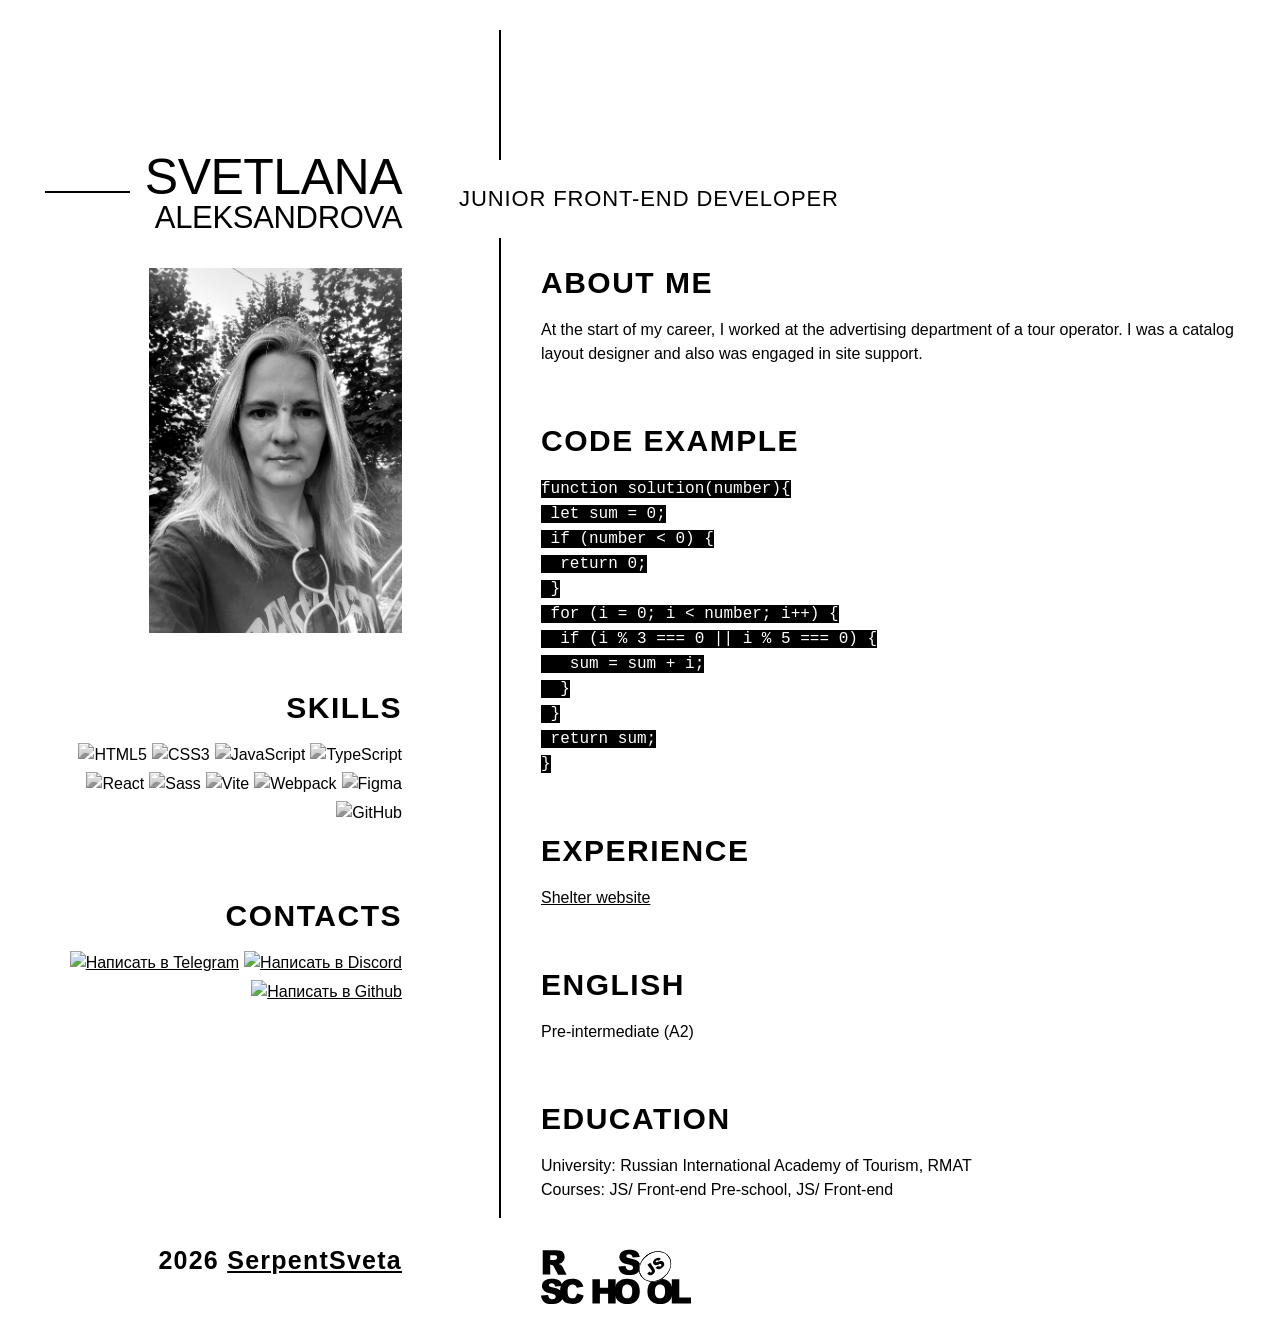
==== commit b01a7200: "style: add all styles" ====
--- a/2026/index.html
+++ b/2026/index.html
@@ -80,7 +80,7 @@
         </div>
         <div class="contacts">
           <h2>Contacts</h2>
-          <ul class="skills-icons">
+          <ul class="contacts-icons">
             <li><a href="https://t.me/SerpentSecret" target="_blank">
                 <img class="icon-telegram" src="https://cdn.jsdelivr.net/npm/simple-icons@v9/icons/telegram.svg"
                   width="32" alt="Написать в Telegram">
@@ -106,7 +106,7 @@
               and also was engaged in site support.</p>
           </div>
           <div class="code">
-            <h2>Code examples</h2>
+            <h2>Code example</h2>
             <code>
           function solution(number){ <br>
           &nbsp;let sum = 0; <br>
@@ -144,9 +144,13 @@
   </main>
   <footer>
     <div class="cv-container">
-      <div class="footer-info">2026 <a href="https://github.com/serpentsveta" target="_blank">SerpentSveta</a></div>
-      <a href="https://rs.school/ru/courses/javascript" target="_blank"><img class="footer__logo"
-          src="./assets/rs-school-logo.svg" alt="Логотип RS School"></a>
+      <div class="left-column">
+        <div class="footer-info">2026 <a href="https://github.com/serpentsveta" target="_blank">SerpentSveta</a></div>
+        </div>
+        <div class="right-column">
+        <a href="https://rs.school/ru/courses/javascript" target="_blank"><img class="footer__logo"
+            src="./assets/rs-school-logo.svg" alt="Логотип RS School"></a>
+            </div>
     </div>
   </footer>
 </body>
--- a/2026/style.css
+++ b/2026/style.css
@@ -1,4 +1,5 @@
 body {
+  margin: 0;
   font-family: 'Raleway', sans-serif;
   font-size: 16px;
   font-weight: 400;
@@ -18,11 +19,30 @@
 }
 
 h2 {
+  margin: 0 0 20px 0;
   font-weight: 600;
   font-size: 30px;
-  line-height: 1.27;
+  line-height: 1;
   letter-spacing: 0.05em;
   text-transform: uppercase;
+}
+
+ul {
+  list-style: none;
+  padding: 0;
+}
+
+p {
+  margin: 0;
+}
+
+a {
+  color: #000;
+  transition: all 0.3s;
+}
+
+a:hover {
+  opacity: 0.5;
 }
 
 .cv-container {
@@ -36,6 +56,10 @@
 
 .left-column {
   text-align: right;
+  display: flex;
+  flex-direction: column;
+  gap: 60px;
+  align-items: flex-end;
 }
 
 .right-column {
@@ -52,6 +76,7 @@
 }
 
 .left-column-header {
+  margin-top: 147px;
   display: flex;
   align-items: center;
   gap: 15px;
@@ -83,14 +108,14 @@
 .title-lastname {
   display: block;
   font-family: 'Mohave', sans-serif;
-  font-size: 25px;
+  font-size: 31px;
   line-height: 1;
   letter-spacing: -0.01em;
   text-transform: uppercase;
 }
 
 .header-verical-line {
-  margin-top: 56px;
+  margin-top: 30px;
   margin-left: 40px;
   width: 2px;
   height: 130px;
@@ -98,20 +123,72 @@
 }
 
 .main-img {
+  margin-top: 30px;
   width: 100%;
   max-width: 253px;
 }
 
-.skills-icons {
-  display: flex;
-  gap: 16px;
-  align-items: center;
+.skills-icons img {
+  filter: grayscale(100%);
+  transition: 0.3s;
 }
 
-.icon-telegram {
-  filter: invert(48%) sepia(93%) saturate(747%) hue-rotate(175deg);
+.skills-icons img:hover {
+  filter: grayscale(0%);
+  cursor: pointer;
 }
 
-.icon-discord {
-  filter: invert(32%) sepia(98%) saturate(747%) hue-rotate(202deg);
+.skills-icons,
+.contacts-icons {
+  display: flex;
+  gap: 5px;
+  align-items: center;
+  flex-wrap: wrap;
+  justify-content: end;
 }
+
+.left-column-info {
+  display: flex;
+  flex-direction: column;
+  gap: 60px;
+}
+
+.about {
+  margin-top: 30px;
+}
+
+code {
+  background-color: #000;
+  color: #fff;
+}
+
+.contacts-icons img {
+  transition: all 0.3s;
+}
+
+.contacts-icons img:hover {
+  opacity: 0.5;
+}
+
+footer {
+  margin-top: 30px;
+  margin-bottom: 30px;
+}
+
+.footer-info {
+  text-align: right;
+  font-weight: 600;
+  font-size: 25px;
+  line-height: 1;
+  letter-spacing: 0.05em;
+}
+
+.footer__logo {
+  margin-left: 82px;
+  width: 150px;
+  height: auto;
+}
+
+.footer__logo:hover {
+  opacity: 0.5;
+}
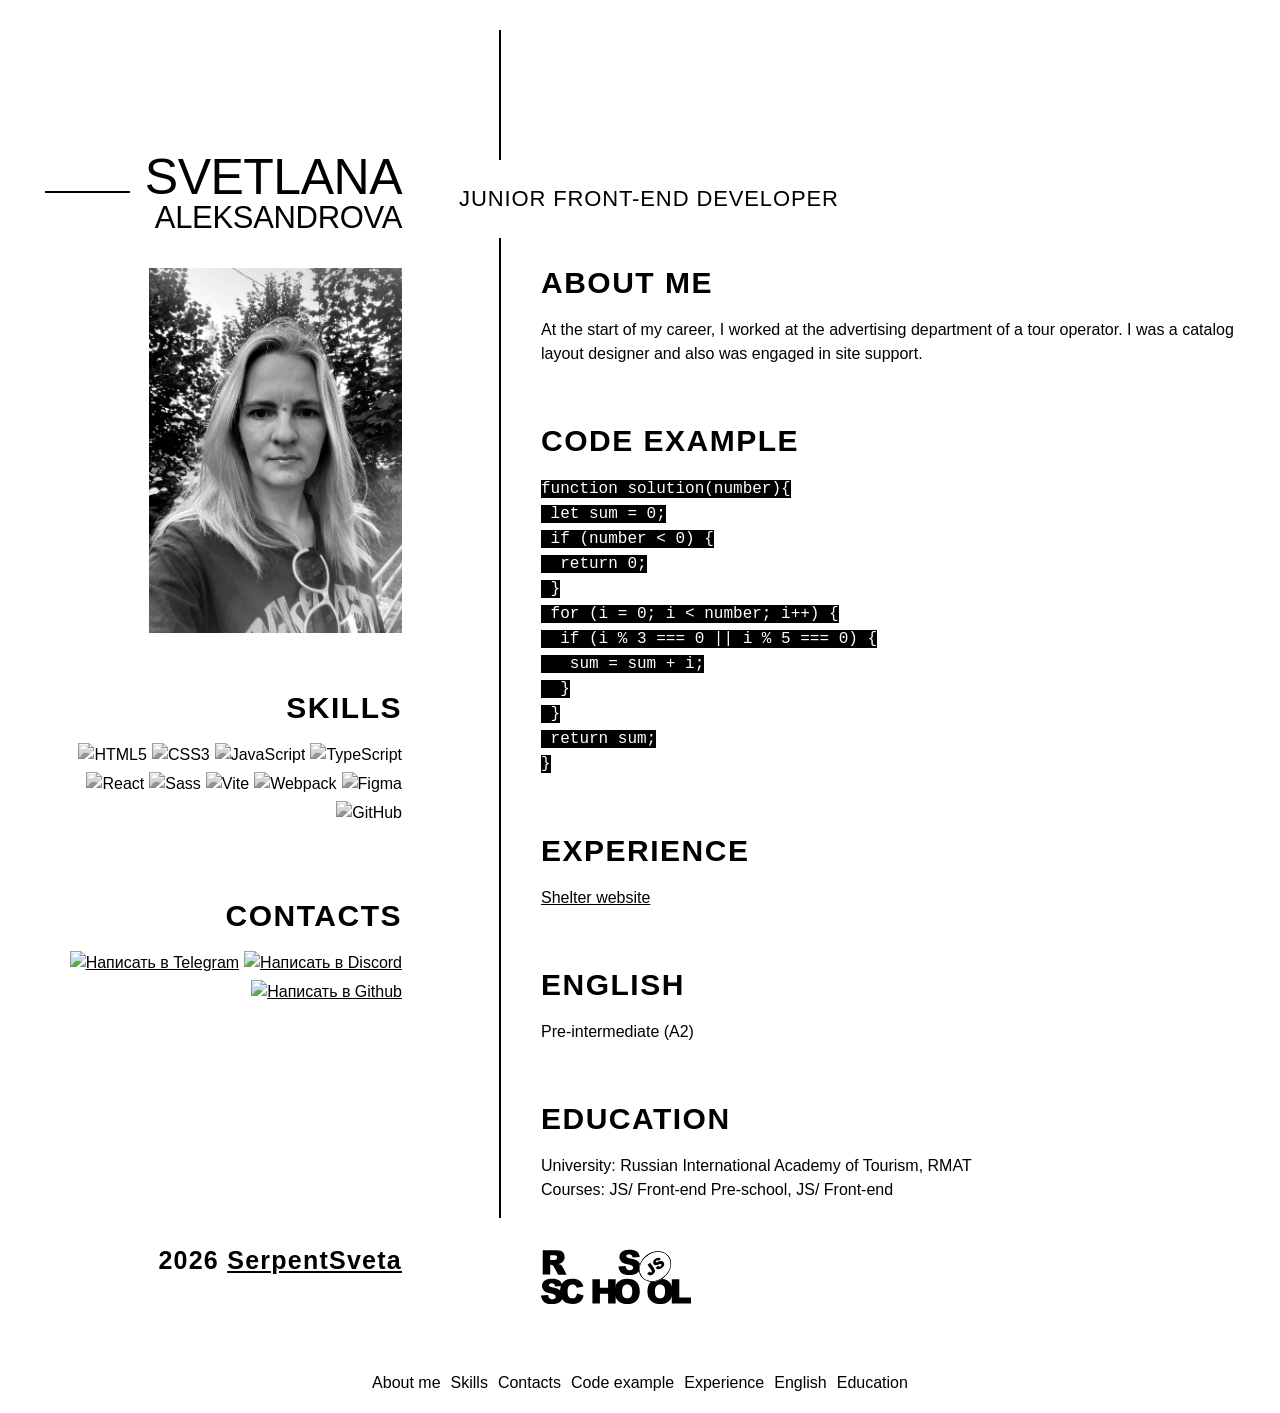
==== commit f9b8c524: "feat: add nav in footer" ====
--- a/2026/index.html
+++ b/2026/index.html
@@ -31,7 +31,7 @@
     <div class="cv-container">
       <div class="left-column">
         <img class="main-img" src="./assets/photo_svetlana-aleksandrova.jpg" alt="Svetlana Aleksandrova">
-        <div class="skills">
+        <div class="skills" id="skills">
           <h2>Skills</h2>
           <ul class="skills-icons">
             <li><img
@@ -78,7 +78,7 @@
                 data-canonical-src="https://img.shields.io/badge/GitHub-181717?logo=github&amp;logoColor=white"></li>
           </ul>
         </div>
-        <div class="contacts">
+        <div class="contacts" id="contacts">
           <h2>Contacts</h2>
           <ul class="contacts-icons">
             <li><a href="https://t.me/SerpentSecret" target="_blank">
@@ -99,13 +99,13 @@
       <div class="right-column">
         <div class="verical-line"></div>
         <div class="left-column-info">
-          <div class="about">
+          <div class="about" id="about">
             <h2>About me</h2>
             <p>At the start of my career, I worked at the advertising department of a tour operator. I was a catalog
               layout designer
               and also was engaged in site support.</p>
           </div>
-          <div class="code">
+          <div class="code" id="code">
             <h2>Code example</h2>
             <code>
           function solution(number){ <br>
@@ -122,16 +122,16 @@
           }
                                   </code>
           </div>
-          <div class="experience">
+          <div class="experience" id="experience">
             <h2>Experience</h2>
             <a href="https://rolling-scopes-school.github.io/serpentsveta-JSFEPRESCHOOL2024Q2/shelter/"
               target="_blank">Shelter website</a>
           </div>
-          <div class="english">
+          <div class="english" id="english">
             <h2>English</h2>
             <p>Pre-intermediate (А2)</p>
           </div>
-          <div class="education">
+          <div class="education" id="education">
             <h2>Education</h2>
             <ul>
               <li>University: Russian International Academy of Tourism, RMAT</li>
@@ -146,12 +146,23 @@
     <div class="cv-container">
       <div class="left-column">
         <div class="footer-info">2026 <a href="https://github.com/serpentsveta" target="_blank">SerpentSveta</a></div>
-        </div>
-        <div class="right-column">
+      </div>
+      <div class="right-column right-column-footer">
         <a href="https://rs.school/ru/courses/javascript" target="_blank"><img class="footer__logo"
             src="./assets/rs-school-logo.svg" alt="Логотип RS School"></a>
-            </div>
+      </div>
     </div>
+    <nav class="nav-footer">
+      <ul class="footer-menu">
+        <li><a href="#about">About me</a></li>
+        <li><a href="#skills">Skills</a></li>
+        <li><a href="#contacts">Contacts</a></li>
+        <li><a href="#code">Code example</a></li>
+        <li><a href="#experience">Experience</a></li>
+        <li><a href="#english">English</a></li>
+        <li><a href="#education">Education</a></li>
+      </ul>
+    </nav>
   </footer>
 </body>
 
--- a/2026/style.css
+++ b/2026/style.css
@@ -192,3 +192,37 @@
 .footer__logo:hover {
   opacity: 0.5;
 }
+
+.nav-footer {
+  width: 100%;
+  max-width: 1190px;
+  margin: 0 auto;
+}
+
+.footer-menu {
+  margin-top: 60px;
+  display: flex;
+  gap: 10px;
+  justify-content: center;
+}
+
+.footer-menu li a {
+  text-decoration: none;
+  position: relative;
+  transition: 0.3s;
+}
+
+.footer-menu li a::after {
+  content: '';
+  position: absolute;
+  left: 0;
+  bottom: -2px;
+  width: 0;
+  height: 1px;
+  background: black;
+  transition: 0.3s;
+}
+
+.footer-menu li a:hover::after {
+  width: 100%;
+}
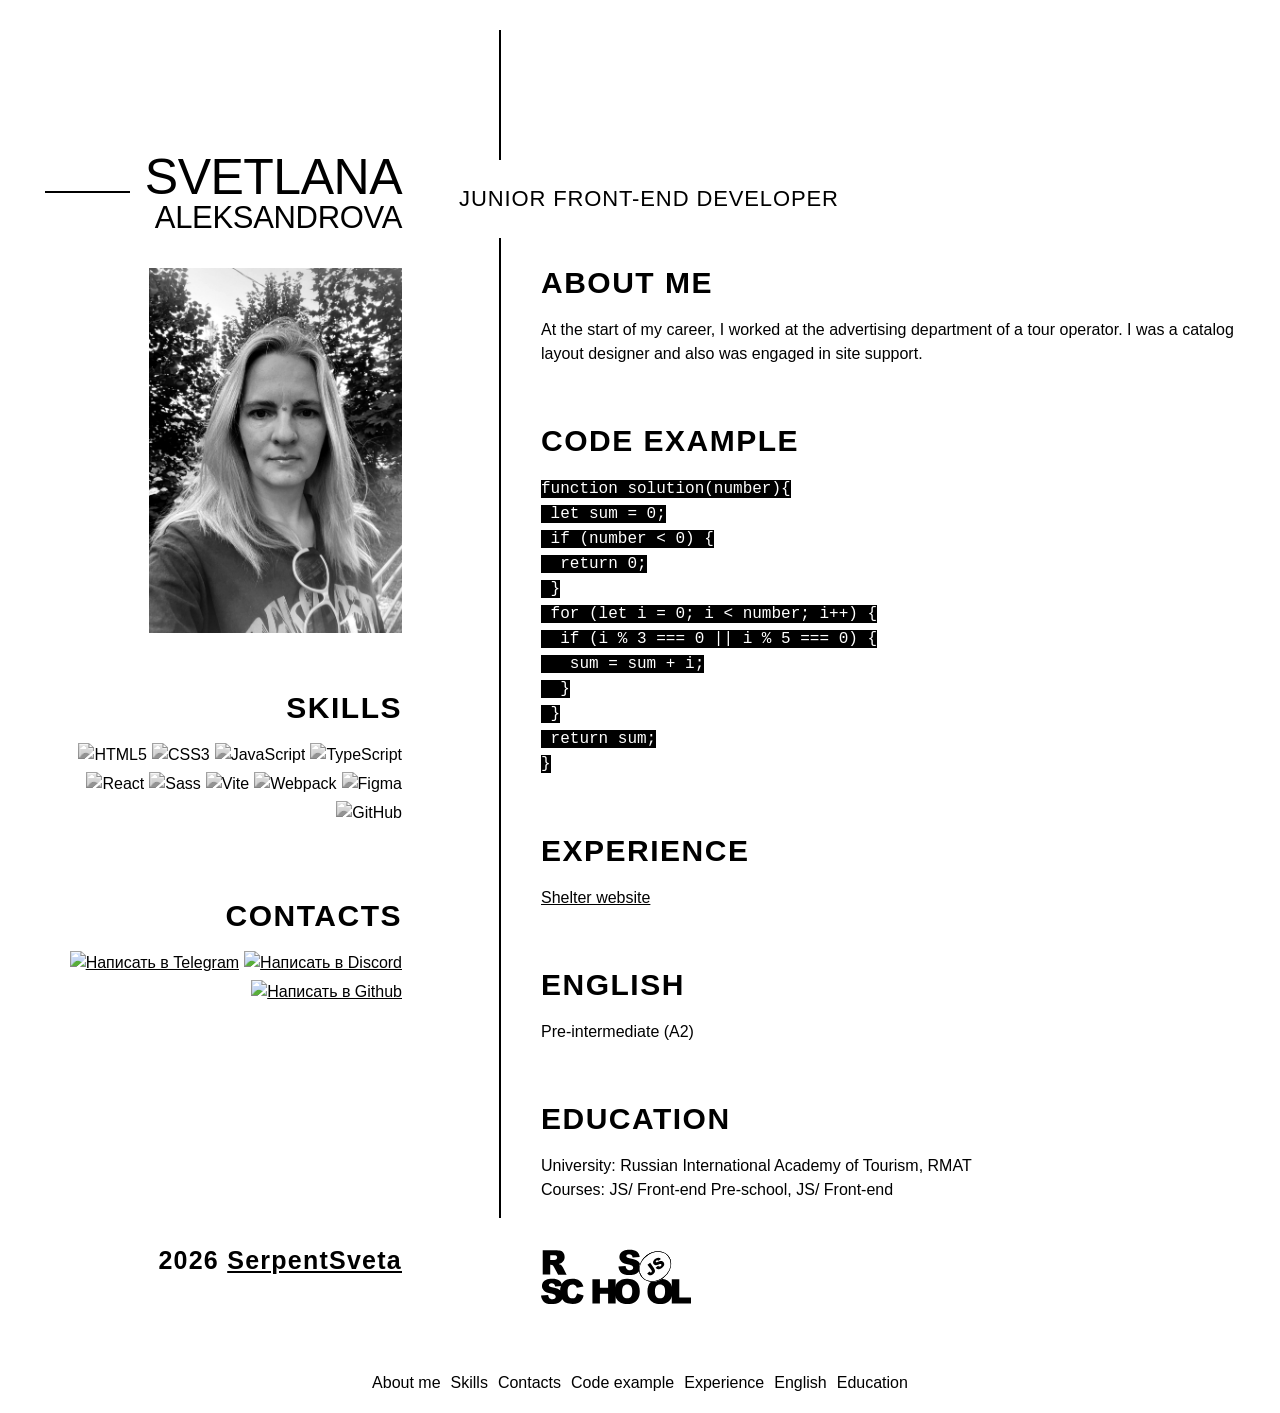
==== commit f031d8ac: "fix: add let into a code example" ====
--- a/2026/index.html
+++ b/2026/index.html
@@ -113,7 +113,7 @@
           &nbsp;if (number &lt; 0) {<br>
           &nbsp;&nbsp;return 0;<br>
           &nbsp;}<br>
-          &nbsp;for (i = 0; i &lt; number; i++) {<br>
+          &nbsp;for (let i = 0; i &lt; number; i++) {<br>
           &nbsp;&nbsp;if (i % 3 === 0 || i % 5 === 0) {<br>
           &nbsp;&nbsp;&nbsp;sum = sum + i;<br>
           &nbsp;&nbsp;}<br>
